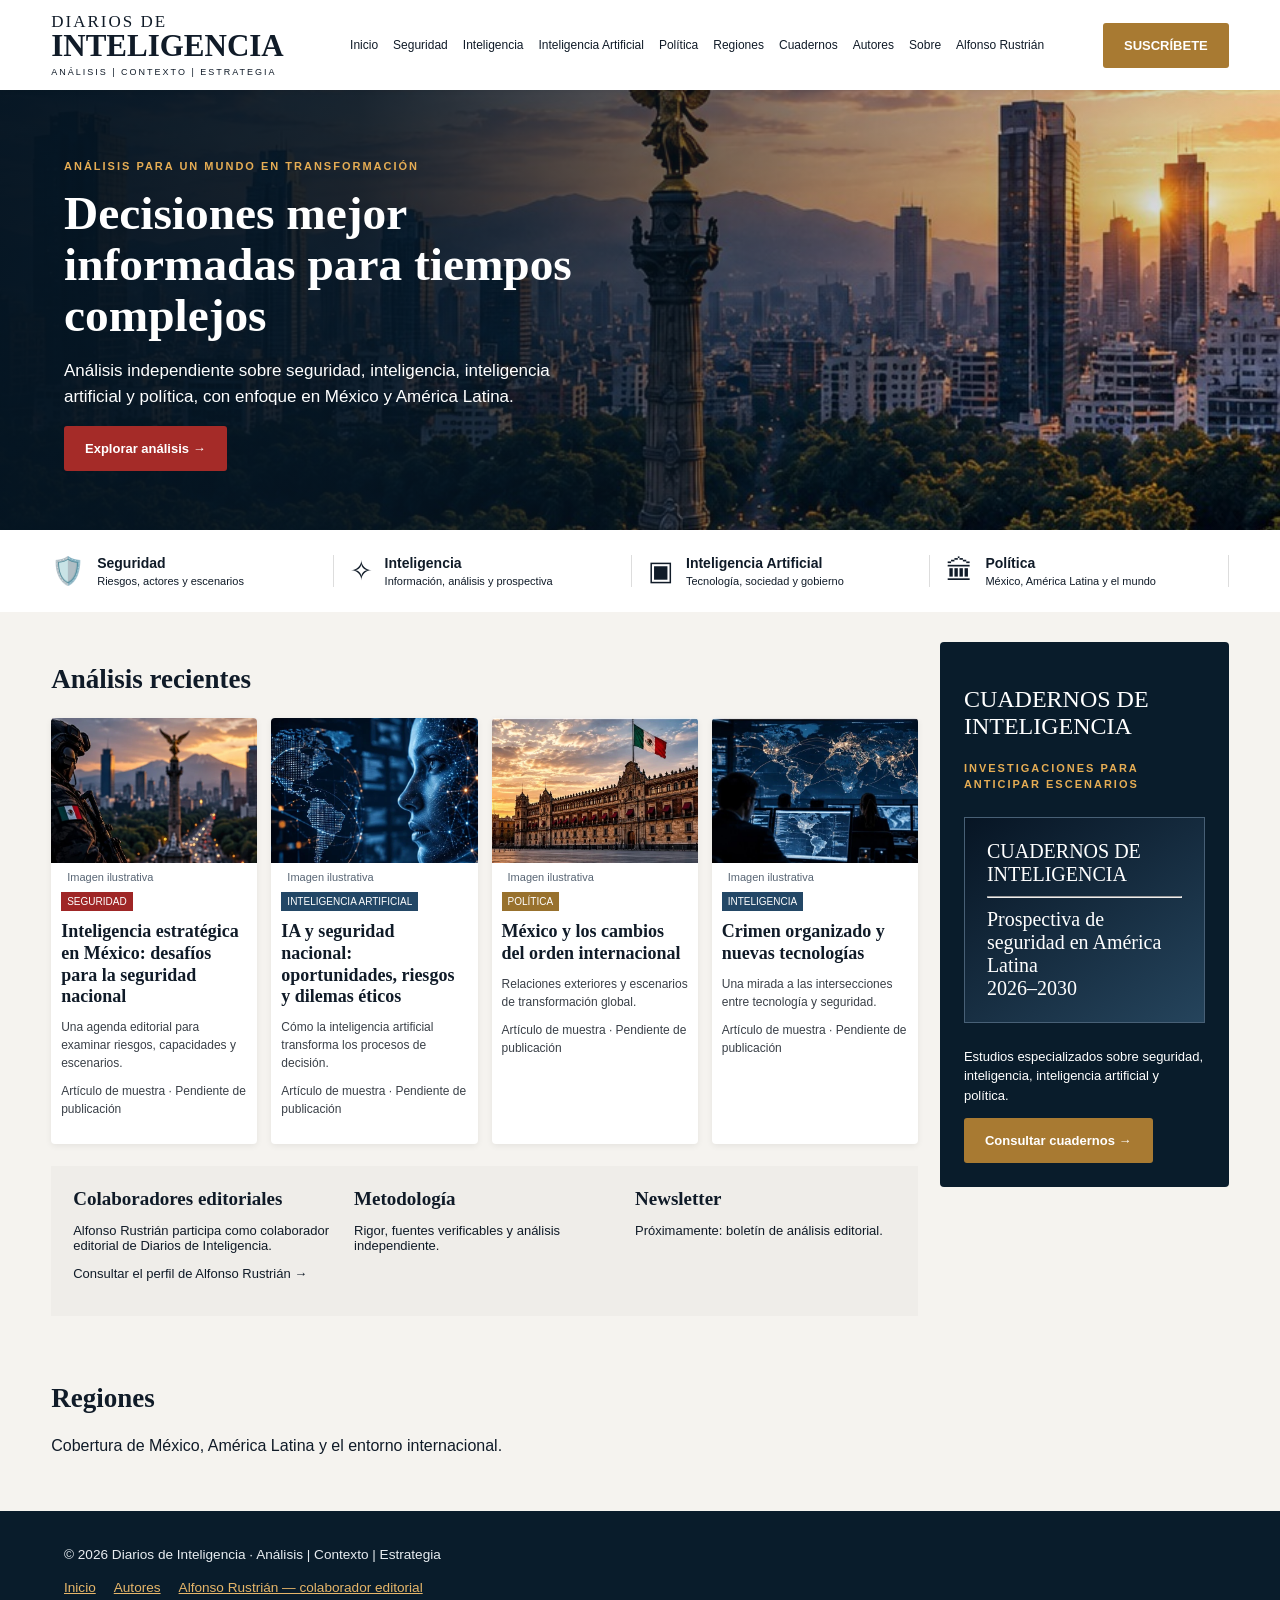
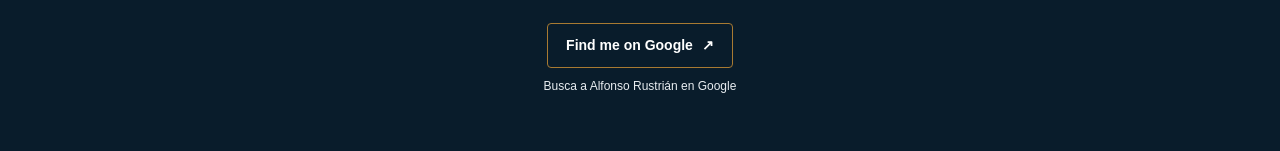
==== index.html @ dce65e1f "Add files via upload" ====
<!DOCTYPE html>

<html lang="es"><head><meta charset="utf-8"/><meta content="width=device-width, initial-scale=1" name="viewport"/><title>Diarios de Inteligencia | Análisis y contexto</title><meta content="#091c2b" name="theme-color"/><meta content="Publicación editorial de análisis sobre seguridad, inteligencia, inteligencia artificial y política." name="description"/><link href="styles.css" rel="stylesheet"/><link href="https://alfonsorustrian.com/" rel="canonical"/><meta content="website" property="og:type"/><meta content="Diarios de Inteligencia | Análisis y contexto" property="og:title"/><meta content="Publicación de análisis sobre seguridad, inteligencia, inteligencia artificial y política." property="og:description"/><meta content="https://alfonsorustrian.com/" property="og:url"/><meta content="index,follow,max-image-preview:large" name="robots"/><script type="application/ld+json">{"@context": "https://schema.org", "@type": "WebSite", "name": "Diarios de Inteligencia", "url": "https://alfonsorustrian.com/", "inLanguage": "es-MX", "description": "Publicación editorial de análisis sobre seguridad, inteligencia, inteligencia artificial y política."}</script><meta content="https://alfonsorustrian.com/assets/inteligencia.webp" property="og:image"/><meta content="Ilustración de una sala de análisis con pantallas y un mapa mundial." property="og:image:alt"/><meta content="summary_large_image" name="twitter:card"/><style id="google-search-button-style">
/* Búsqueda nominal en Google */
.google-search-link{display:inline-flex;align-items:center;justify-content:center;gap:9px;padding:12px 18px;border:1px solid #a87a32;border-radius:4px;background:#091c2b;color:#fff!important;font:600 14px/1.4 Arial,Helvetica,sans-serif;text-decoration:none!important;min-height:44px;text-align:center}.google-search-link:hover{background:#19394e}.google-search-link:focus-visible{outline:3px solid #a87a32;outline-offset:4px}.google-search-wrap{padding:24px 16px;text-align:center}.google-search-wrap small{display:block;margin-top:9px;color:inherit;font:12px/1.5 Arial,Helvetica,sans-serif}
</style>
</head><body><header class="header"><a class="brand" href="#inicio"><small>DIARIOS DE</small><strong>INTELIGENCIA</strong><span>ANÁLISIS | CONTEXTO | ESTRATEGIA</span></a><button aria-expanded="false" aria-label="Abrir menú" class="menu">☰</button><nav id="nav"><a href="#inicio">Inicio</a><a href="#seguridad">Seguridad</a><a href="#inteligencia">Inteligencia</a><a href="#ia">Inteligencia Artificial</a><a href="#politica">Política</a><a href="#regiones">Regiones</a><a href="#cuadernos">Cuadernos</a><a href="/autores/">Autores</a><a href="#sobre">Sobre</a><a href="/autores/alfonso-rustrian/">Alfonso Rustrián</a></nav><a class="subscribe" href="mailto:contacto@alfonsorustrian.com?subject=Suscripción%20Diarios%20de%20Inteligencia">SUSCRÍBETE</a></header><main id="inicio"><section class="hero"><div class="hero-inner"><p class="eyebrow">ANÁLISIS PARA UN MUNDO EN TRANSFORMACIÓN</p><h1>Decisiones mejor informadas para tiempos complejos</h1><p>Análisis independiente sobre seguridad, inteligencia, inteligencia artificial y política, con enfoque en México y América Latina.</p><a class="cta" href="#analisis">Explorar análisis →</a></div></section><section aria-label="Áreas de análisis" class="topics"><a href="#seguridad">🛡️ <span><b>Seguridad</b><small>Riesgos, actores y escenarios</small></span></a><a href="#inteligencia">✧ <span><b>Inteligencia</b><small>Información, análisis y prospectiva</small></span></a><a href="#ia">▣ <span><b>Inteligencia Artificial</b><small>Tecnología, sociedad y gobierno</small></span></a><a href="#politica">🏛 <span><b>Política</b><small>México, América Latina y el mundo</small></span></a></section><div class="content"><section id="analisis"><h2>Análisis recientes</h2><div class="articles"><article id="seguridad"><img alt="Ilustración de un agente con equipo táctico frente a un paisaje urbano de México." class="thumb editorial-image" decoding="async" height="439" loading="lazy" src="/assets/seguridad.webp" width="855"/><small class="image-caption">Imagen ilustrativa</small><span class="tag red">SEGURIDAD</span><h3>Inteligencia estratégica en México: desafíos para la seguridad nacional</h3><p>Una agenda editorial para examinar riesgos, capacidades y escenarios.</p><small>Artículo de muestra · Pendiente de publicación</small></article><article id="ia"><img alt="Ilustración de un rostro digital y una red de conexiones sobre un globo." class="thumb editorial-image" decoding="async" height="439" loading="lazy" src="/assets/inteligencia-artificial.webp" width="868"/><small class="image-caption">Imagen ilustrativa</small><span class="tag blue">INTELIGENCIA ARTIFICIAL</span><h3>IA y seguridad nacional: oportunidades, riesgos y dilemas éticos</h3><p>Cómo la inteligencia artificial transforma los procesos de decisión.</p><small>Artículo de muestra · Pendiente de publicación</small></article><article id="politica"><img alt="Ilustración del Palacio Nacional y la bandera de México al atardecer." class="thumb editorial-image" decoding="async" height="449" loading="lazy" src="/assets/politica.webp" width="855"/><small class="image-caption">Imagen ilustrativa</small><span class="tag gold">POLÍTICA</span><h3>México y los cambios del orden internacional</h3><p>Relaciones exteriores y escenarios de transformación global.</p><small>Artículo de muestra · Pendiente de publicación</small></article><article id="inteligencia"><img alt="Ilustración de una sala de análisis con pantallas y un mapa mundial." class="thumb editorial-image" decoding="async" height="449" loading="lazy" src="/assets/inteligencia.webp" width="868"/><small class="image-caption">Imagen ilustrativa</small><span class="tag blue">INTELIGENCIA</span><h3>Crimen organizado y nuevas tecnologías</h3><p>Una mirada a las intersecciones entre tecnología y seguridad.</p><small>Artículo de muestra · Pendiente de publicación</small></article></div><div class="info"><div id="autores"><h3>Colaboradores editoriales</h3><p>Alfonso Rustrián participa como colaborador editorial de Diarios de Inteligencia.</p><p><a href="/autores/alfonso-rustrian/">Consultar el perfil de Alfonso Rustrián →</a></p></div><div id="sobre"><h3>Metodología</h3><p>Rigor, fuentes verificables y análisis independiente.</p></div><div><h3>Newsletter</h3><p>Próximamente: boletín de análisis editorial.</p></div></div></section><aside id="cuadernos"><h2>CUADERNOS DE INTELIGENCIA</h2><p class="eyebrow">INVESTIGACIONES PARA ANTICIPAR ESCENARIOS</p><div class="cover">CUADERNOS DE<br/> INTELIGENCIA<hr/>Prospectiva de seguridad en América Latina<br/>2026–2030</div><p>Estudios especializados sobre seguridad, inteligencia, inteligencia artificial y política.</p><a class="cta" href="mailto:contacto@alfonsorustrian.com?subject=Cuadernos%20de%20Inteligencia">Consultar cuadernos →</a></aside></div><section class="footer-sections"><div id="regiones"><h2>Regiones</h2><p>Cobertura de México, América Latina y el entorno internacional.</p></div></section></main><footer class="site-footer">© <span id="year"></span> Diarios de Inteligencia · Análisis | Contexto | Estrategia<div class="footer-links"><a href="/">Inicio</a><a href="/autores/">Autores</a><a href="/autores/alfonso-rustrian/">Alfonso Rustrián — colaborador editorial</a></div>
<div class="google-search-wrap">
  <a class="google-search-link" href="https://www.google.com/search?q=Alfonso+Rustrian" target="_blank" rel="noopener noreferrer" aria-label="Buscar Alfonso Rustrian en Google (se abre en otra pestaña)">Find me on Google <span aria-hidden="true">↗</span></a>
  <small>Busca a Alfonso Rustrián en Google</small>
</div>
</footer><script src="script.js"></script></body></html>
---- styles.css ----
:root{--navy:#091c2b;--gold:#a87a32;--red:#a52b28;--paper:#f5f3ef}*{box-sizing:border-box}html{scroll-behavior:smooth}body{margin:0;color:#101b28;background:var(--paper);font-family:Arial,Helvetica,sans-serif}a{color:inherit;text-decoration:none}.header{display:flex;align-items:center;justify-content:space-between;gap:22px;padding:13px 4%;background:#fff;position:sticky;top:0;z-index:10;box-shadow:0 1px 5px #0001}.brand{display:flex;flex-direction:column;min-width:240px;font-family:Georgia,serif;line-height:1}.brand small{font-size:17px;letter-spacing:2px}.brand strong{font-size:31px}.brand span{font:9px Arial;letter-spacing:2px;margin-top:6px}.header nav{display:flex;gap:19px;flex-wrap:wrap;font-size:12px}.header nav a:hover{color:var(--gold)}.subscribe,.cta{background:var(--gold);color:white;padding:15px 21px;border-radius:3px;font-weight:bold;font-size:13px;display:inline-block}.menu{display:none}.hero{min-height:390px;background:linear-gradient(90deg,#071b2af2,#071b2ab5 43%,#071b2a20),url('assets/portada-ciudad-mexico.jpg') center 48%/cover;display:flex;align-items:center}.hero-inner{padding:40px 5%;max-width:680px;color:#fff}.eyebrow{color:#e6ad54;font-size:11px;font-weight:bold;letter-spacing:2px}.hero h1{font: bold clamp(34px,4vw,60px)/1.03 Georgia,serif;margin:16px 0}.hero p:not(.eyebrow){font-size:17px;line-height:1.5;max-width:530px}.hero .cta{background:var(--red)}.topics{display:grid;grid-template-columns:repeat(4,1fr);padding:25px 4%;background:#fff;gap:16px}.topics a{display:flex;gap:12px;align-items:center;font-size:27px;border-right:1px solid #ddd}.topics b,.topics small{display:block;font-size:14px}.topics small{font-size:11px;margin-top:4px}.content{display:grid;grid-template-columns:minmax(0,3fr) minmax(260px,1fr);gap:22px;margin:30px 4%}.content h2,.footer-sections h2{font: bold 27px Georgia,serif}.articles{display:grid;grid-template-columns:repeat(4,minmax(0,1fr));gap:14px}.articles article{background:#fff;padding-bottom:16px;box-shadow:0 2px 6px #0001}.thumb{height:145px;background:linear-gradient(145deg,#132e46,#66839a)}.t2{background:linear-gradient(135deg,#061b2d,#247b91)}.t3{background:linear-gradient(135deg,#33485b,#b58c64)}.t4{background:linear-gradient(135deg,#051525,#1d506a)}.tag{display:inline-block;color:white;font-size:10px;padding:4px 6px;margin:0 10px}.red{background:#9f2626}.blue{background:#234766}.gold{background:#98712d}article h3{font: bold 18px/1.2 Georgia,serif;margin:10px}article p,article small{display:block;font-size:12px;line-height:1.5;margin:10px;color:#3a4048}.info{display:grid;grid-template-columns:repeat(3,1fr);gap:20px;padding:22px;margin-top:22px;background:#efede9}.info h3{font: bold 19px Georgia,serif;margin:0}.info p{font-size:13px}aside{background:var(--navy);color:white;padding:24px;align-self:start;border-radius:4px}aside h2{font:24px Georgia,serif!important}.cover{border:1px solid #486076;padding:22px;margin:24px 0;min-height:200px;font:20px Georgia,serif;background:linear-gradient(145deg,#071524,#25445c)}aside p{font-size:13px;line-height:1.5}.footer-sections{padding:15px 4% 40px}footer{padding:25px 4%;background:var(--navy);color:white;font-size:12px}@media(max-width:1050px){.header nav{display:none;position:absolute;top:100%;left:0;right:0;background:white;padding:20px;flex-direction:column}.header nav.open{display:flex}.menu{display:block;background:none;border:0;font-size:25px;cursor:pointer}.articles{grid-template-columns:repeat(2,1fr)}}@media(max-width:680px){.header{padding:12px 4%}.brand{min-width:0}.brand small{font-size:11px}.brand strong{font-size:22px}.brand span{font-size:7px}.subscribe{display:none}.hero{min-height:480px;background-position:60% center}.topics{grid-template-columns:repeat(2,1fr)}.topics a{border:0}.content{display:block}.articles{grid-template-columns:1fr}.thumb{height:170px}.info{grid-template-columns:1fr}aside{margin-top:25px}}

/* V2: cabecera y portada limpias */
.header{min-height:82px;gap:16px}.header nav{gap:15px;flex-wrap:nowrap}.brand{flex-shrink:0}.hero{min-height:440px;background-color:#071b2a;background-image:linear-gradient(90deg,rgba(5,21,34,.96) 0%,rgba(5,21,34,.88) 28%,rgba(5,21,34,.38) 65%,rgba(5,21,34,.08) 100%),url('assets/portada-ciudad-mexico.jpg');background-position:center,center 48%;background-size:cover}.hero-inner{max-width:660px;padding:52px 5%}.hero h1{font-size:clamp(34px,3.7vw,58px);line-height:1.08}.hero .eyebrow{font-size:11px}.hero p:not(.eyebrow){max-width:530px}.header nav a{white-space:nowrap}.articles article{overflow:hidden;border-radius:4px}.thumb{background-size:cover;background-position:center}.t1{background-image:linear-gradient(135deg,#132e46aa,#66839a33),url('assets/portada-ciudad-mexico.jpg')}.t2{background-image:linear-gradient(135deg,#061b2d,#247b91)}.t3{background-image:linear-gradient(135deg,#33485b99,#b58c6433),url('assets/portada-ciudad-mexico.jpg')}.t4{background-image:linear-gradient(135deg,#051525,#1d506a)}
@media(max-width:1150px){.header nav{display:none;position:absolute;top:100%;left:0;right:0;background:#fff;padding:20px;flex-direction:column;box-shadow:0 8px 12px #0002}.header nav.open{display:flex}.menu{display:block;background:none;border:0;font-size:25px;cursor:pointer}}
@media(max-width:680px){.hero{min-height:475px;background-position:center,58% center}.hero-inner{padding:44px 5%}.hero h1{font-size:clamp(34px,8vw,46px)}.hero p:not(.eyebrow){font-size:15px}.header{min-height:70px}}

/* SEO/GEO/AEO editorial profile pages */
.profile-page{max-width:900px;margin:0 auto;padding:65px 25px 95px;color:#0a1c2b}.profile-page h1{font-family:Georgia,serif;font-size:clamp(2.5rem,6vw,4rem);line-height:1.12;margin:15px 0}.profile-page h2{font-family:Georgia,serif;margin-top:44px;font-size:1.65rem}.profile-page p,.profile-page li{font-size:1.08rem;line-height:1.75}.profile-page .role{color:#966722;font-weight:700;letter-spacing:.08em;text-transform:uppercase}.profile-page a{color:#8c601b;text-decoration:underline}.profile-page .profile-meta{background:#f3f1ec;padding:22px 28px;border-left:4px solid #b38232}.profile-page dl{display:grid;grid-template-columns:140px 1fr;gap:12px}.profile-page dt{font-weight:700}.profile-page dd{margin:0}.profile-page details{border-bottom:1px solid #ddd;padding:18px 0}.profile-page summary{font-weight:700;cursor:pointer}.profile-page .note{font-size:.9rem;color:#5a6470}.author-list{padding:22px;border:1px solid #ddd;border-radius:5px;margin-top:24px}

/* V3: coherent editorial author pages */
.profile-page{width:min(100% - 40px,960px);margin:42px auto 85px;padding:clamp(28px,5vw,64px);background:#fff;border:1px solid #e4e0d9;box-shadow:0 12px 38px #0a1c2b0c;border-radius:8px}
.profile-page>p:first-child{font-size:.86rem;color:#69717a;margin:0 0 32px}.profile-page>p:first-child a{color:#69717a}
.profile-page .role{font-size:.78rem;letter-spacing:.17em;margin:0}.profile-page h1{margin:12px 0 26px;font-size:clamp(2.6rem,5.5vw,4.25rem)}
.profile-page h2{border-top:1px solid #e8e5e0;padding-top:28px;margin-top:38px}.profile-page .profile-meta{background:#f8f5ef;border-left:4px solid var(--gold);border-radius:0 5px 5px 0}.profile-page .profile-meta p{margin:0}.profile-page details{padding:20px 4px}.profile-page summary{line-height:1.5}.profile-page dl{background:#fbfaf8;border:1px solid #e8e5e0;border-radius:5px;padding:24px}.profile-page .note{border-top:1px solid #e8e5e0;padding-top:18px}.profile-page .author-list{background:#fbfaf8;padding:28px}.profile-page .author-list a{font-weight:700}
.site-footer{background:#091c2b;color:#e8edf1;padding:32px 5%;font-size:.85rem;line-height:1.7}.site-footer a{color:#e6b66a;text-decoration:underline}.site-footer .footer-links{display:flex;flex-wrap:wrap;gap:18px;margin-top:10px}.editorial-link{font-size:.92rem;margin-top:18px;color:#48525d}.editorial-link a{color:#8c601b;text-decoration:underline}
@media(max-width:680px){.profile-page{width:calc(100% - 24px);margin:18px auto 45px;padding:24px 20px}.profile-page dl{grid-template-columns:1fr;gap:4px;padding:18px}.profile-page dt:not(:first-child){margin-top:14px}.profile-page h1{font-size:2.5rem}.profile-page h2{font-size:1.4rem}.profile-page .profile-meta{padding:20px}}
/* V4: Imagenes editoriales de Analisis recientes */

.articles .thumb.t1 {
  background: url("/assets/seguridad.jpg") center / cover no-repeat;
}

.articles .thumb.t2 {
  background: url("/assets/inteligencia-artificial.jpg") center / cover no-repeat;
}

.articles .thumb.t3 {
  background: url("/assets/politica.jpg") center / cover no-repeat;
}

.articles .thumb.t4 {
  background: url("/assets/inteligencia.jpg") center / cover no-repeat;
}

/* Imágenes editoriales accesibles */
.articles img.editorial-image{display:block;width:100%;height:145px;object-fit:cover;background:none;}
.image-caption{display:block;margin:6px 16px;color:#586574;font-size:11px;}
@media(max-width:700px){.articles img.editorial-image{height:170px;}}
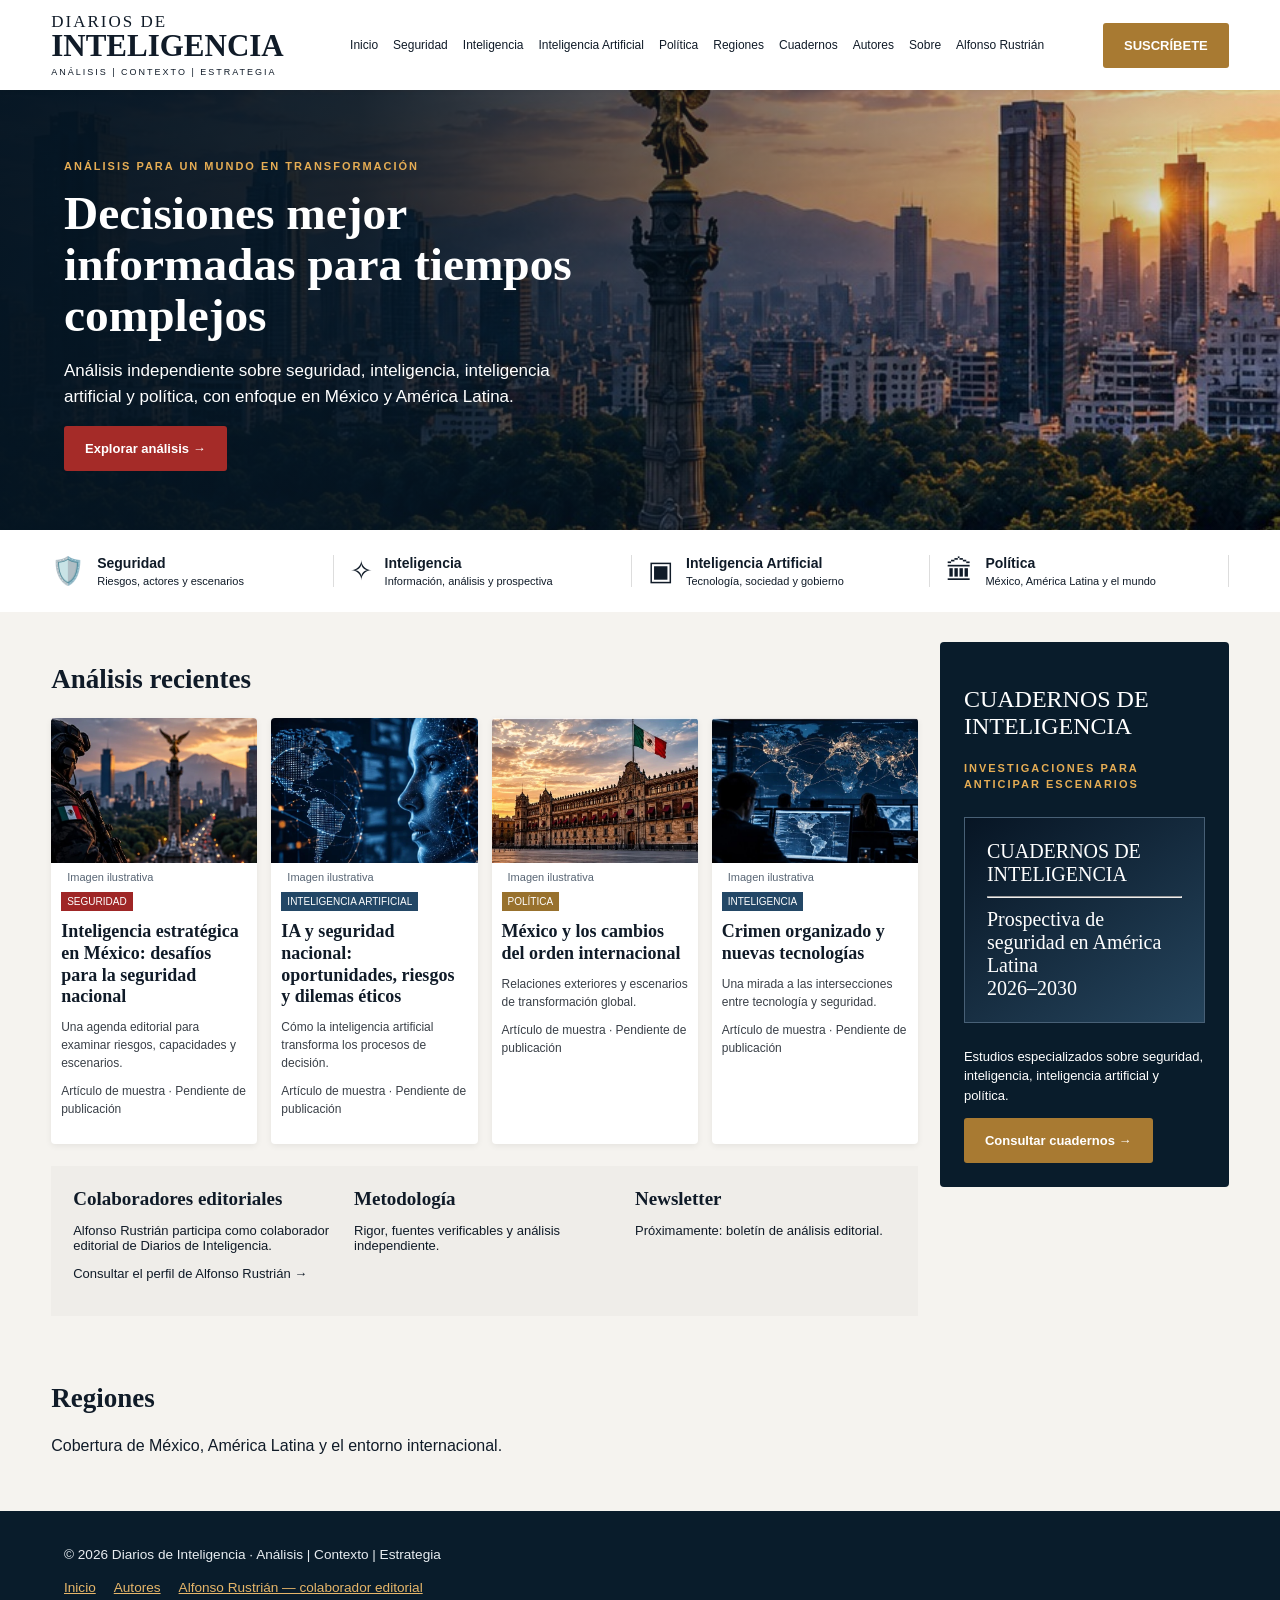
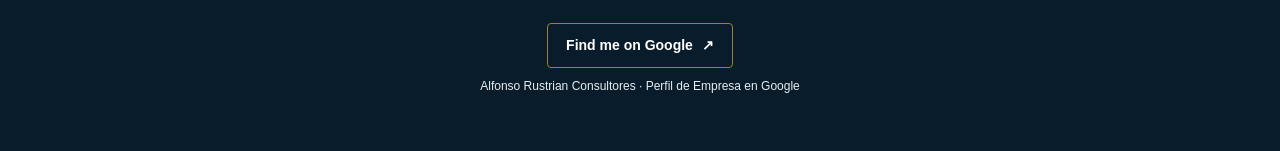
==== commit 68a0b038: "Add files via upload" ====
--- a/index.html
+++ b/index.html
@@ -6,7 +6,7 @@
 </style>
 </head><body><header class="header"><a class="brand" href="#inicio"><small>DIARIOS DE</small><strong>INTELIGENCIA</strong><span>ANÁLISIS | CONTEXTO | ESTRATEGIA</span></a><button aria-expanded="false" aria-label="Abrir menú" class="menu">☰</button><nav id="nav"><a href="#inicio">Inicio</a><a href="#seguridad">Seguridad</a><a href="#inteligencia">Inteligencia</a><a href="#ia">Inteligencia Artificial</a><a href="#politica">Política</a><a href="#regiones">Regiones</a><a href="#cuadernos">Cuadernos</a><a href="/autores/">Autores</a><a href="#sobre">Sobre</a><a href="/autores/alfonso-rustrian/">Alfonso Rustrián</a></nav><a class="subscribe" href="mailto:contacto@alfonsorustrian.com?subject=Suscripción%20Diarios%20de%20Inteligencia">SUSCRÍBETE</a></header><main id="inicio"><section class="hero"><div class="hero-inner"><p class="eyebrow">ANÁLISIS PARA UN MUNDO EN TRANSFORMACIÓN</p><h1>Decisiones mejor informadas para tiempos complejos</h1><p>Análisis independiente sobre seguridad, inteligencia, inteligencia artificial y política, con enfoque en México y América Latina.</p><a class="cta" href="#analisis">Explorar análisis →</a></div></section><section aria-label="Áreas de análisis" class="topics"><a href="#seguridad">🛡️ <span><b>Seguridad</b><small>Riesgos, actores y escenarios</small></span></a><a href="#inteligencia">✧ <span><b>Inteligencia</b><small>Información, análisis y prospectiva</small></span></a><a href="#ia">▣ <span><b>Inteligencia Artificial</b><small>Tecnología, sociedad y gobierno</small></span></a><a href="#politica">🏛 <span><b>Política</b><small>México, América Latina y el mundo</small></span></a></section><div class="content"><section id="analisis"><h2>Análisis recientes</h2><div class="articles"><article id="seguridad"><img alt="Ilustración de un agente con equipo táctico frente a un paisaje urbano de México." class="thumb editorial-image" decoding="async" height="439" loading="lazy" src="/assets/seguridad.webp" width="855"/><small class="image-caption">Imagen ilustrativa</small><span class="tag red">SEGURIDAD</span><h3>Inteligencia estratégica en México: desafíos para la seguridad nacional</h3><p>Una agenda editorial para examinar riesgos, capacidades y escenarios.</p><small>Artículo de muestra · Pendiente de publicación</small></article><article id="ia"><img alt="Ilustración de un rostro digital y una red de conexiones sobre un globo." class="thumb editorial-image" decoding="async" height="439" loading="lazy" src="/assets/inteligencia-artificial.webp" width="868"/><small class="image-caption">Imagen ilustrativa</small><span class="tag blue">INTELIGENCIA ARTIFICIAL</span><h3>IA y seguridad nacional: oportunidades, riesgos y dilemas éticos</h3><p>Cómo la inteligencia artificial transforma los procesos de decisión.</p><small>Artículo de muestra · Pendiente de publicación</small></article><article id="politica"><img alt="Ilustración del Palacio Nacional y la bandera de México al atardecer." class="thumb editorial-image" decoding="async" height="449" loading="lazy" src="/assets/politica.webp" width="855"/><small class="image-caption">Imagen ilustrativa</small><span class="tag gold">POLÍTICA</span><h3>México y los cambios del orden internacional</h3><p>Relaciones exteriores y escenarios de transformación global.</p><small>Artículo de muestra · Pendiente de publicación</small></article><article id="inteligencia"><img alt="Ilustración de una sala de análisis con pantallas y un mapa mundial." class="thumb editorial-image" decoding="async" height="449" loading="lazy" src="/assets/inteligencia.webp" width="868"/><small class="image-caption">Imagen ilustrativa</small><span class="tag blue">INTELIGENCIA</span><h3>Crimen organizado y nuevas tecnologías</h3><p>Una mirada a las intersecciones entre tecnología y seguridad.</p><small>Artículo de muestra · Pendiente de publicación</small></article></div><div class="info"><div id="autores"><h3>Colaboradores editoriales</h3><p>Alfonso Rustrián participa como colaborador editorial de Diarios de Inteligencia.</p><p><a href="/autores/alfonso-rustrian/">Consultar el perfil de Alfonso Rustrián →</a></p></div><div id="sobre"><h3>Metodología</h3><p>Rigor, fuentes verificables y análisis independiente.</p></div><div><h3>Newsletter</h3><p>Próximamente: boletín de análisis editorial.</p></div></div></section><aside id="cuadernos"><h2>CUADERNOS DE INTELIGENCIA</h2><p class="eyebrow">INVESTIGACIONES PARA ANTICIPAR ESCENARIOS</p><div class="cover">CUADERNOS DE<br/> INTELIGENCIA<hr/>Prospectiva de seguridad en América Latina<br/>2026–2030</div><p>Estudios especializados sobre seguridad, inteligencia, inteligencia artificial y política.</p><a class="cta" href="mailto:contacto@alfonsorustrian.com?subject=Cuadernos%20de%20Inteligencia">Consultar cuadernos →</a></aside></div><section class="footer-sections"><div id="regiones"><h2>Regiones</h2><p>Cobertura de México, América Latina y el entorno internacional.</p></div></section></main><footer class="site-footer">© <span id="year"></span> Diarios de Inteligencia · Análisis | Contexto | Estrategia<div class="footer-links"><a href="/">Inicio</a><a href="/autores/">Autores</a><a href="/autores/alfonso-rustrian/">Alfonso Rustrián — colaborador editorial</a></div>
 <div class="google-search-wrap">
-  <a class="google-search-link" href="https://www.google.com/search?q=Alfonso+Rustrian" target="_blank" rel="noopener noreferrer" aria-label="Buscar Alfonso Rustrian en Google (se abre en otra pestaña)">Find me on Google <span aria-hidden="true">↗</span></a>
-  <small>Busca a Alfonso Rustrián en Google</small>
+<a aria-label="Ver Alfonso Rustrian Consultores en Google (se abre en otra pestaña)" class="google-search-link" href="https://www.google.com.mx/search?trk=https://c.gle/AAuDWvlKa8arexzRbzq5eL7Y5MaDPxQ0ZBNwR_yVF6bJvWCENT94ifaT-IehEYC5DhN1-RtrjWNUIzwrt5vNgHvdJkkbZJWh5BxcRYwzcHdglGVBazNsjaIueihCUfIEqmCb&amp;q=Alfonso+Rustrian+Consultores&amp;ludocid=1862285292522714380&amp;lsig=AB86z5U1BuPXCT2a-Z3oT8HKqnip&amp;zx=1792543747624" rel="noopener noreferrer" target="_blank">Find me on Google <span aria-hidden="true">↗</span></a>
+<small>Alfonso Rustrian Consultores · Perfil de Empresa en Google</small>
 </div>
 </footer><script src="script.js"></script></body></html>
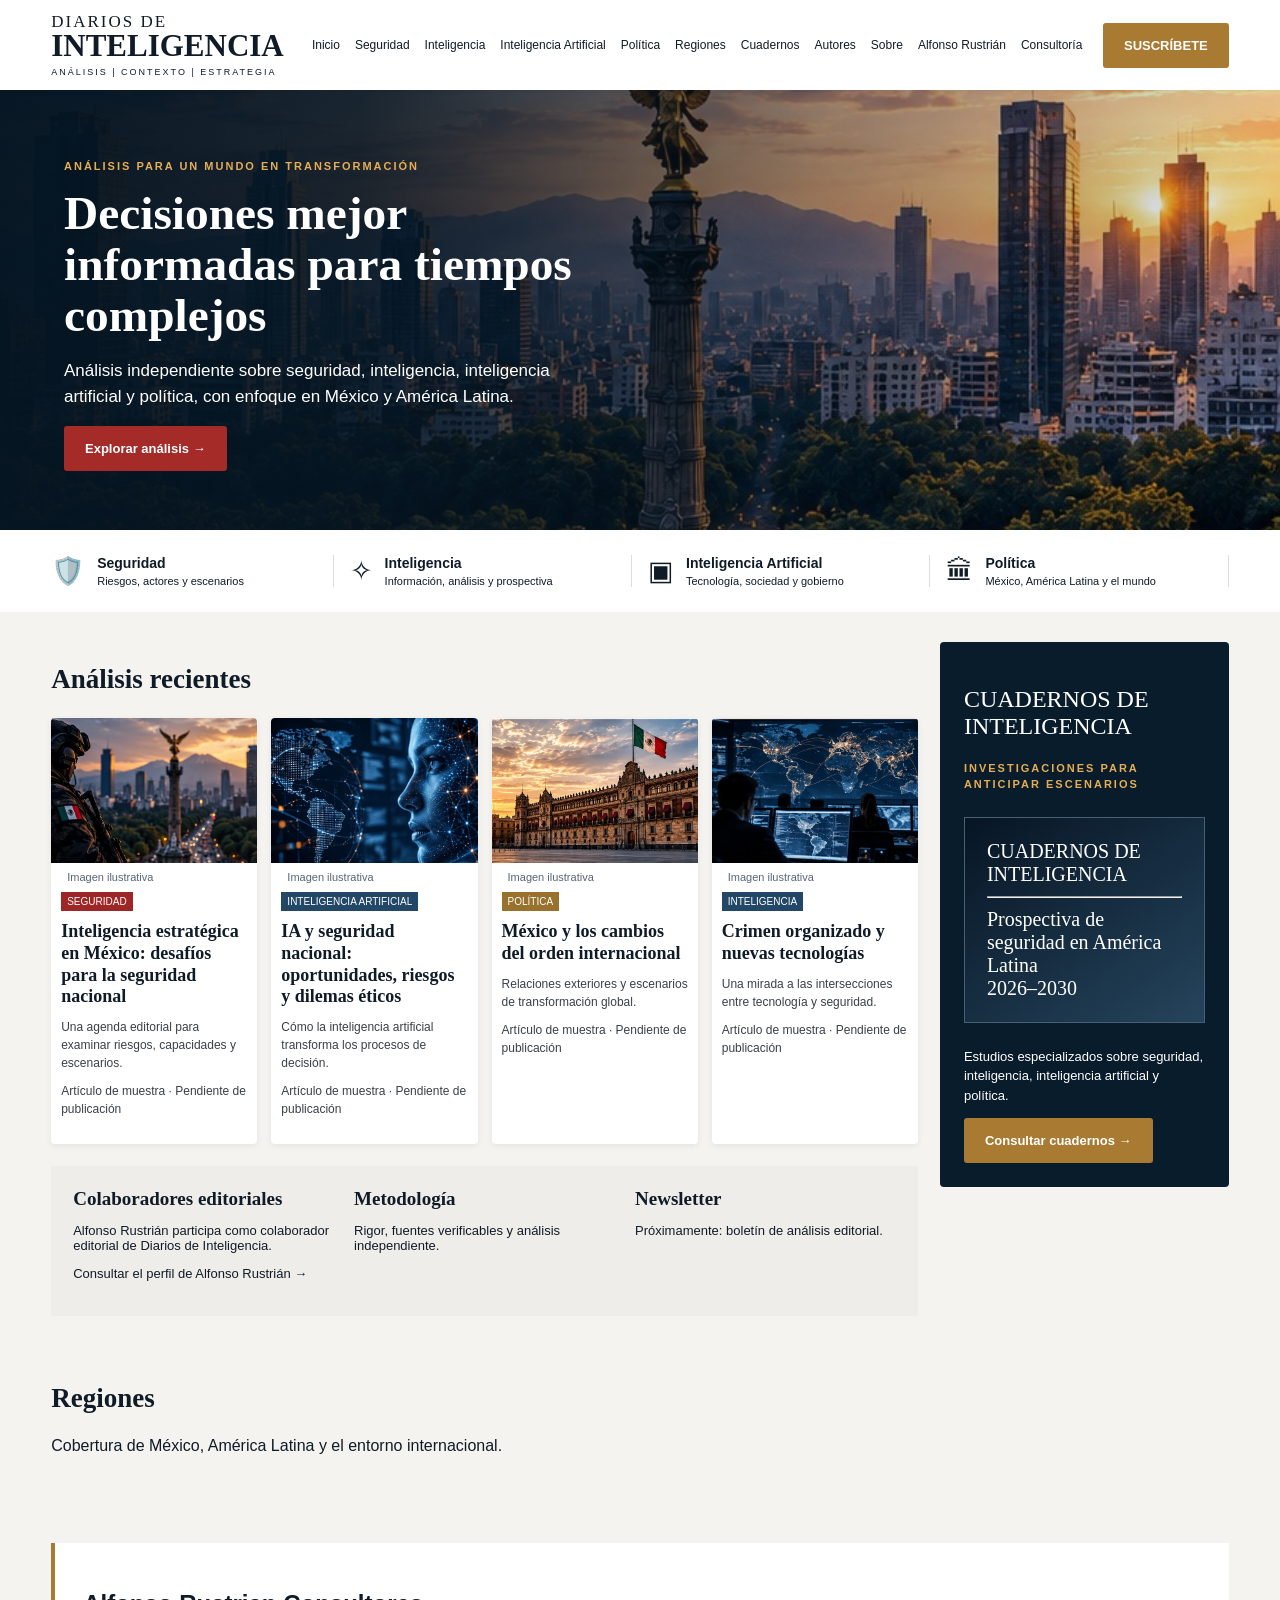
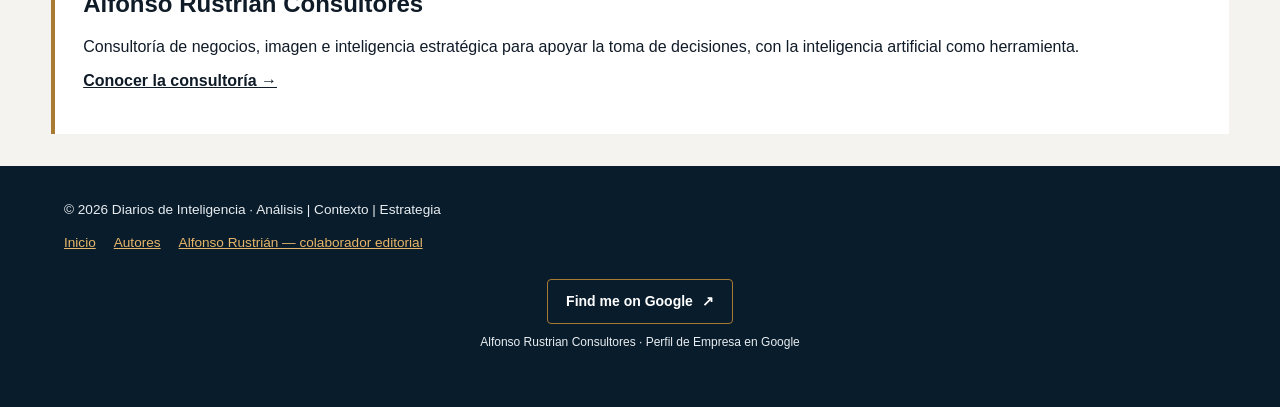
==== commit 94ae8be8: "Add files via upload" ====
--- a/index.html
+++ b/index.html
@@ -1,12 +1,337 @@
 <!DOCTYPE html>
-
-<html lang="es"><head><meta charset="utf-8"/><meta content="width=device-width, initial-scale=1" name="viewport"/><title>Diarios de Inteligencia | Análisis y contexto</title><meta content="#091c2b" name="theme-color"/><meta content="Publicación editorial de análisis sobre seguridad, inteligencia, inteligencia artificial y política." name="description"/><link href="styles.css" rel="stylesheet"/><link href="https://alfonsorustrian.com/" rel="canonical"/><meta content="website" property="og:type"/><meta content="Diarios de Inteligencia | Análisis y contexto" property="og:title"/><meta content="Publicación de análisis sobre seguridad, inteligencia, inteligencia artificial y política." property="og:description"/><meta content="https://alfonsorustrian.com/" property="og:url"/><meta content="index,follow,max-image-preview:large" name="robots"/><script type="application/ld+json">{"@context": "https://schema.org", "@type": "WebSite", "name": "Diarios de Inteligencia", "url": "https://alfonsorustrian.com/", "inLanguage": "es-MX", "description": "Publicación editorial de análisis sobre seguridad, inteligencia, inteligencia artificial y política."}</script><meta content="https://alfonsorustrian.com/assets/inteligencia.webp" property="og:image"/><meta content="Ilustración de una sala de análisis con pantallas y un mapa mundial." property="og:image:alt"/><meta content="summary_large_image" name="twitter:card"/><style id="google-search-button-style">
-/* Búsqueda nominal en Google */
+<html lang="es">
+ <head>
+  <meta charset="utf-8"/>
+  <meta content="width=device-width, initial-scale=1" name="viewport"/>
+  <title>
+   Diarios de Inteligencia | Análisis y contexto
+  </title>
+  <meta content="#091c2b" name="theme-color"/>
+  <meta content="Publicación editorial de análisis sobre seguridad, inteligencia, inteligencia artificial y política." name="description"/>
+  <link href="styles.css" rel="stylesheet"/>
+  <link href="https://alfonsorustrian.com/" rel="canonical"/>
+  <meta content="website" property="og:type"/>
+  <meta content="Diarios de Inteligencia | Análisis y contexto" property="og:title"/>
+  <meta content="Publicación de análisis sobre seguridad, inteligencia, inteligencia artificial y política." property="og:description"/>
+  <meta content="https://alfonsorustrian.com/" property="og:url"/>
+  <meta content="index,follow,max-image-preview:large" name="robots"/>
+  <script type="application/ld+json">
+   {"@context": "https://schema.org", "@type": "WebSite", "name": "Diarios de Inteligencia", "url": "https://alfonsorustrian.com/", "inLanguage": "es-MX", "description": "Publicación editorial de análisis sobre seguridad, inteligencia, inteligencia artificial y política."}
+  </script>
+  <meta content="https://alfonsorustrian.com/assets/inteligencia.webp" property="og:image"/>
+  <meta content="Ilustración de una sala de análisis con pantallas y un mapa mundial." property="og:image:alt"/>
+  <meta content="summary_large_image" name="twitter:card"/>
+  <style id="google-search-button-style">
+   /* Búsqueda nominal en Google */
 .google-search-link{display:inline-flex;align-items:center;justify-content:center;gap:9px;padding:12px 18px;border:1px solid #a87a32;border-radius:4px;background:#091c2b;color:#fff!important;font:600 14px/1.4 Arial,Helvetica,sans-serif;text-decoration:none!important;min-height:44px;text-align:center}.google-search-link:hover{background:#19394e}.google-search-link:focus-visible{outline:3px solid #a87a32;outline-offset:4px}.google-search-wrap{padding:24px 16px;text-align:center}.google-search-wrap small{display:block;margin-top:9px;color:inherit;font:12px/1.5 Arial,Helvetica,sans-serif}
-</style>
-</head><body><header class="header"><a class="brand" href="#inicio"><small>DIARIOS DE</small><strong>INTELIGENCIA</strong><span>ANÁLISIS | CONTEXTO | ESTRATEGIA</span></a><button aria-expanded="false" aria-label="Abrir menú" class="menu">☰</button><nav id="nav"><a href="#inicio">Inicio</a><a href="#seguridad">Seguridad</a><a href="#inteligencia">Inteligencia</a><a href="#ia">Inteligencia Artificial</a><a href="#politica">Política</a><a href="#regiones">Regiones</a><a href="#cuadernos">Cuadernos</a><a href="/autores/">Autores</a><a href="#sobre">Sobre</a><a href="/autores/alfonso-rustrian/">Alfonso Rustrián</a></nav><a class="subscribe" href="mailto:contacto@alfonsorustrian.com?subject=Suscripción%20Diarios%20de%20Inteligencia">SUSCRÍBETE</a></header><main id="inicio"><section class="hero"><div class="hero-inner"><p class="eyebrow">ANÁLISIS PARA UN MUNDO EN TRANSFORMACIÓN</p><h1>Decisiones mejor informadas para tiempos complejos</h1><p>Análisis independiente sobre seguridad, inteligencia, inteligencia artificial y política, con enfoque en México y América Latina.</p><a class="cta" href="#analisis">Explorar análisis →</a></div></section><section aria-label="Áreas de análisis" class="topics"><a href="#seguridad">🛡️ <span><b>Seguridad</b><small>Riesgos, actores y escenarios</small></span></a><a href="#inteligencia">✧ <span><b>Inteligencia</b><small>Información, análisis y prospectiva</small></span></a><a href="#ia">▣ <span><b>Inteligencia Artificial</b><small>Tecnología, sociedad y gobierno</small></span></a><a href="#politica">🏛 <span><b>Política</b><small>México, América Latina y el mundo</small></span></a></section><div class="content"><section id="analisis"><h2>Análisis recientes</h2><div class="articles"><article id="seguridad"><img alt="Ilustración de un agente con equipo táctico frente a un paisaje urbano de México." class="thumb editorial-image" decoding="async" height="439" loading="lazy" src="/assets/seguridad.webp" width="855"/><small class="image-caption">Imagen ilustrativa</small><span class="tag red">SEGURIDAD</span><h3>Inteligencia estratégica en México: desafíos para la seguridad nacional</h3><p>Una agenda editorial para examinar riesgos, capacidades y escenarios.</p><small>Artículo de muestra · Pendiente de publicación</small></article><article id="ia"><img alt="Ilustración de un rostro digital y una red de conexiones sobre un globo." class="thumb editorial-image" decoding="async" height="439" loading="lazy" src="/assets/inteligencia-artificial.webp" width="868"/><small class="image-caption">Imagen ilustrativa</small><span class="tag blue">INTELIGENCIA ARTIFICIAL</span><h3>IA y seguridad nacional: oportunidades, riesgos y dilemas éticos</h3><p>Cómo la inteligencia artificial transforma los procesos de decisión.</p><small>Artículo de muestra · Pendiente de publicación</small></article><article id="politica"><img alt="Ilustración del Palacio Nacional y la bandera de México al atardecer." class="thumb editorial-image" decoding="async" height="449" loading="lazy" src="/assets/politica.webp" width="855"/><small class="image-caption">Imagen ilustrativa</small><span class="tag gold">POLÍTICA</span><h3>México y los cambios del orden internacional</h3><p>Relaciones exteriores y escenarios de transformación global.</p><small>Artículo de muestra · Pendiente de publicación</small></article><article id="inteligencia"><img alt="Ilustración de una sala de análisis con pantallas y un mapa mundial." class="thumb editorial-image" decoding="async" height="449" loading="lazy" src="/assets/inteligencia.webp" width="868"/><small class="image-caption">Imagen ilustrativa</small><span class="tag blue">INTELIGENCIA</span><h3>Crimen organizado y nuevas tecnologías</h3><p>Una mirada a las intersecciones entre tecnología y seguridad.</p><small>Artículo de muestra · Pendiente de publicación</small></article></div><div class="info"><div id="autores"><h3>Colaboradores editoriales</h3><p>Alfonso Rustrián participa como colaborador editorial de Diarios de Inteligencia.</p><p><a href="/autores/alfonso-rustrian/">Consultar el perfil de Alfonso Rustrián →</a></p></div><div id="sobre"><h3>Metodología</h3><p>Rigor, fuentes verificables y análisis independiente.</p></div><div><h3>Newsletter</h3><p>Próximamente: boletín de análisis editorial.</p></div></div></section><aside id="cuadernos"><h2>CUADERNOS DE INTELIGENCIA</h2><p class="eyebrow">INVESTIGACIONES PARA ANTICIPAR ESCENARIOS</p><div class="cover">CUADERNOS DE<br/> INTELIGENCIA<hr/>Prospectiva de seguridad en América Latina<br/>2026–2030</div><p>Estudios especializados sobre seguridad, inteligencia, inteligencia artificial y política.</p><a class="cta" href="mailto:contacto@alfonsorustrian.com?subject=Cuadernos%20de%20Inteligencia">Consultar cuadernos →</a></aside></div><section class="footer-sections"><div id="regiones"><h2>Regiones</h2><p>Cobertura de México, América Latina y el entorno internacional.</p></div></section></main><footer class="site-footer">© <span id="year"></span> Diarios de Inteligencia · Análisis | Contexto | Estrategia<div class="footer-links"><a href="/">Inicio</a><a href="/autores/">Autores</a><a href="/autores/alfonso-rustrian/">Alfonso Rustrián — colaborador editorial</a></div>
-<div class="google-search-wrap">
-<a aria-label="Ver Alfonso Rustrian Consultores en Google (se abre en otra pestaña)" class="google-search-link" href="https://www.google.com.mx/search?trk=https://c.gle/AAuDWvlKa8arexzRbzq5eL7Y5MaDPxQ0ZBNwR_yVF6bJvWCENT94ifaT-IehEYC5DhN1-RtrjWNUIzwrt5vNgHvdJkkbZJWh5BxcRYwzcHdglGVBazNsjaIueihCUfIEqmCb&amp;q=Alfonso+Rustrian+Consultores&amp;ludocid=1862285292522714380&amp;lsig=AB86z5U1BuPXCT2a-Z3oT8HKqnip&amp;zx=1792543747624" rel="noopener noreferrer" target="_blank">Find me on Google <span aria-hidden="true">↗</span></a>
-<small>Alfonso Rustrian Consultores · Perfil de Empresa en Google</small>
-</div>
-</footer><script src="script.js"></script></body></html>
+  </style>
+ </head>
+ <body>
+  <header class="header">
+   <a class="brand" href="#inicio">
+    <small>
+     DIARIOS DE
+    </small>
+    <strong>
+     INTELIGENCIA
+    </strong>
+    <span>
+     ANÁLISIS | CONTEXTO | ESTRATEGIA
+    </span>
+   </a>
+   <button aria-expanded="false" aria-label="Abrir menú" class="menu">
+    ☰
+   </button>
+   <nav id="nav">
+    <a href="#inicio">
+     Inicio
+    </a>
+    <a href="#seguridad">
+     Seguridad
+    </a>
+    <a href="#inteligencia">
+     Inteligencia
+    </a>
+    <a href="#ia">
+     Inteligencia Artificial
+    </a>
+    <a href="#politica">
+     Política
+    </a>
+    <a href="#regiones">
+     Regiones
+    </a>
+    <a href="#cuadernos">
+     Cuadernos
+    </a>
+    <a href="/autores/">
+     Autores
+    </a>
+    <a href="#sobre">
+     Sobre
+    </a>
+    <a href="/autores/alfonso-rustrian/">
+     Alfonso Rustrián
+    </a>
+    <a href="/consultores/">
+     Consultoría
+    </a>
+   </nav>
+   <a class="subscribe" href="mailto:contacto@alfonsorustrian.com?subject=Suscripción%20Diarios%20de%20Inteligencia">
+    SUSCRÍBETE
+   </a>
+  </header>
+  <main id="inicio">
+   <section class="hero">
+    <div class="hero-inner">
+     <p class="eyebrow">
+      ANÁLISIS PARA UN MUNDO EN TRANSFORMACIÓN
+     </p>
+     <h1>
+      Decisiones mejor informadas para tiempos complejos
+     </h1>
+     <p>
+      Análisis independiente sobre seguridad, inteligencia, inteligencia artificial y política, con enfoque en México y América Latina.
+     </p>
+     <a class="cta" href="#analisis">
+      Explorar análisis →
+     </a>
+    </div>
+   </section>
+   <section aria-label="Áreas de análisis" class="topics">
+    <a href="#seguridad">
+     🛡️
+     <span>
+      <b>
+       Seguridad
+      </b>
+      <small>
+       Riesgos, actores y escenarios
+      </small>
+     </span>
+    </a>
+    <a href="#inteligencia">
+     ✧
+     <span>
+      <b>
+       Inteligencia
+      </b>
+      <small>
+       Información, análisis y prospectiva
+      </small>
+     </span>
+    </a>
+    <a href="#ia">
+     ▣
+     <span>
+      <b>
+       Inteligencia Artificial
+      </b>
+      <small>
+       Tecnología, sociedad y gobierno
+      </small>
+     </span>
+    </a>
+    <a href="#politica">
+     🏛
+     <span>
+      <b>
+       Política
+      </b>
+      <small>
+       México, América Latina y el mundo
+      </small>
+     </span>
+    </a>
+   </section>
+   <div class="content">
+    <section id="analisis">
+     <h2>
+      Análisis recientes
+     </h2>
+     <div class="articles">
+      <article id="seguridad">
+       <img alt="Ilustración de un agente con equipo táctico frente a un paisaje urbano de México." class="thumb editorial-image" decoding="async" height="439" loading="lazy" src="/assets/seguridad.webp" width="855"/>
+       <small class="image-caption">
+        Imagen ilustrativa
+       </small>
+       <span class="tag red">
+        SEGURIDAD
+       </span>
+       <h3>
+        Inteligencia estratégica en México: desafíos para la seguridad nacional
+       </h3>
+       <p>
+        Una agenda editorial para examinar riesgos, capacidades y escenarios.
+       </p>
+       <small>
+        Artículo de muestra · Pendiente de publicación
+       </small>
+      </article>
+      <article id="ia">
+       <img alt="Ilustración de un rostro digital y una red de conexiones sobre un globo." class="thumb editorial-image" decoding="async" height="439" loading="lazy" src="/assets/inteligencia-artificial.webp" width="868"/>
+       <small class="image-caption">
+        Imagen ilustrativa
+       </small>
+       <span class="tag blue">
+        INTELIGENCIA ARTIFICIAL
+       </span>
+       <h3>
+        IA y seguridad nacional: oportunidades, riesgos y dilemas éticos
+       </h3>
+       <p>
+        Cómo la inteligencia artificial transforma los procesos de decisión.
+       </p>
+       <small>
+        Artículo de muestra · Pendiente de publicación
+       </small>
+      </article>
+      <article id="politica">
+       <img alt="Ilustración del Palacio Nacional y la bandera de México al atardecer." class="thumb editorial-image" decoding="async" height="449" loading="lazy" src="/assets/politica.webp" width="855"/>
+       <small class="image-caption">
+        Imagen ilustrativa
+       </small>
+       <span class="tag gold">
+        POLÍTICA
+       </span>
+       <h3>
+        México y los cambios del orden internacional
+       </h3>
+       <p>
+        Relaciones exteriores y escenarios de transformación global.
+       </p>
+       <small>
+        Artículo de muestra · Pendiente de publicación
+       </small>
+      </article>
+      <article id="inteligencia">
+       <img alt="Ilustración de una sala de análisis con pantallas y un mapa mundial." class="thumb editorial-image" decoding="async" height="449" loading="lazy" src="/assets/inteligencia.webp" width="868"/>
+       <small class="image-caption">
+        Imagen ilustrativa
+       </small>
+       <span class="tag blue">
+        INTELIGENCIA
+       </span>
+       <h3>
+        Crimen organizado y nuevas tecnologías
+       </h3>
+       <p>
+        Una mirada a las intersecciones entre tecnología y seguridad.
+       </p>
+       <small>
+        Artículo de muestra · Pendiente de publicación
+       </small>
+      </article>
+     </div>
+     <div class="info">
+      <div id="autores">
+       <h3>
+        Colaboradores editoriales
+       </h3>
+       <p>
+        Alfonso Rustrián participa como colaborador editorial de Diarios de Inteligencia.
+       </p>
+       <p>
+        <a href="/autores/alfonso-rustrian/">
+         Consultar el perfil de Alfonso Rustrián →
+        </a>
+       </p>
+      </div>
+      <div id="sobre">
+       <h3>
+        Metodología
+       </h3>
+       <p>
+        Rigor, fuentes verificables y análisis independiente.
+       </p>
+      </div>
+      <div>
+       <h3>
+        Newsletter
+       </h3>
+       <p>
+        Próximamente: boletín de análisis editorial.
+       </p>
+      </div>
+     </div>
+    </section>
+    <aside id="cuadernos">
+     <h2>
+      CUADERNOS DE INTELIGENCIA
+     </h2>
+     <p class="eyebrow">
+      INVESTIGACIONES PARA ANTICIPAR ESCENARIOS
+     </p>
+     <div class="cover">
+      CUADERNOS DE
+      <br/>
+      INTELIGENCIA
+      <hr/>
+      Prospectiva de seguridad en América Latina
+      <br/>
+      2026–2030
+     </div>
+     <p>
+      Estudios especializados sobre seguridad, inteligencia, inteligencia artificial y política.
+     </p>
+     <a class="cta" href="mailto:contacto@alfonsorustrian.com?subject=Cuadernos%20de%20Inteligencia">
+      Consultar cuadernos →
+     </a>
+    </aside>
+   </div>
+   <section class="footer-sections">
+    <div id="regiones">
+     <h2>
+      Regiones
+     </h2>
+     <p>
+      Cobertura de México, América Latina y el entorno internacional.
+     </p>
+    </div>
+   </section>
+   <section aria-labelledby="consultoria-title" style="margin:32px 4%;padding:28px;background:#fff;border-left:4px solid #a87a32">
+    <h2 id="consultoria-title">
+     Alfonso Rustrian Consultores
+    </h2>
+    <p>
+     Consultoría de negocios, imagen e inteligencia estratégica para apoyar la toma de decisiones, con la inteligencia artificial como herramienta.
+    </p>
+    <p>
+     <a href="/consultores/" style="text-decoration:underline;font-weight:bold">
+      Conocer la consultoría →
+     </a>
+    </p>
+   </section>
+  </main>
+  <footer class="site-footer">
+   ©
+   <span id="year">
+   </span>
+   Diarios de Inteligencia · Análisis | Contexto | Estrategia
+   <div class="footer-links">
+    <a href="/">
+     Inicio
+    </a>
+    <a href="/autores/">
+     Autores
+    </a>
+    <a href="/autores/alfonso-rustrian/">
+     Alfonso Rustrián — colaborador editorial
+    </a>
+   </div>
+   <div class="google-search-wrap">
+    <a aria-label="Ver Alfonso Rustrian Consultores en Google (se abre en otra pestaña)" class="google-search-link" href="https://www.google.com.mx/search?trk=https://c.gle/AAuDWvlKa8arexzRbzq5eL7Y5MaDPxQ0ZBNwR_yVF6bJvWCENT94ifaT-IehEYC5DhN1-RtrjWNUIzwrt5vNgHvdJkkbZJWh5BxcRYwzcHdglGVBazNsjaIueihCUfIEqmCb&amp;q=Alfonso+Rustrian+Consultores&amp;ludocid=1862285292522714380&amp;lsig=AB86z5U1BuPXCT2a-Z3oT8HKqnip&amp;zx=1792543747624" rel="noopener noreferrer" target="_blank">
+     Find me on Google
+     <span aria-hidden="true">
+      ↗
+     </span>
+    </a>
+    <small>
+     Alfonso Rustrian Consultores · Perfil de Empresa en Google
+    </small>
+   </div>
+  </footer>
+  <script src="script.js">
+  </script>
+ </body>
+</html>
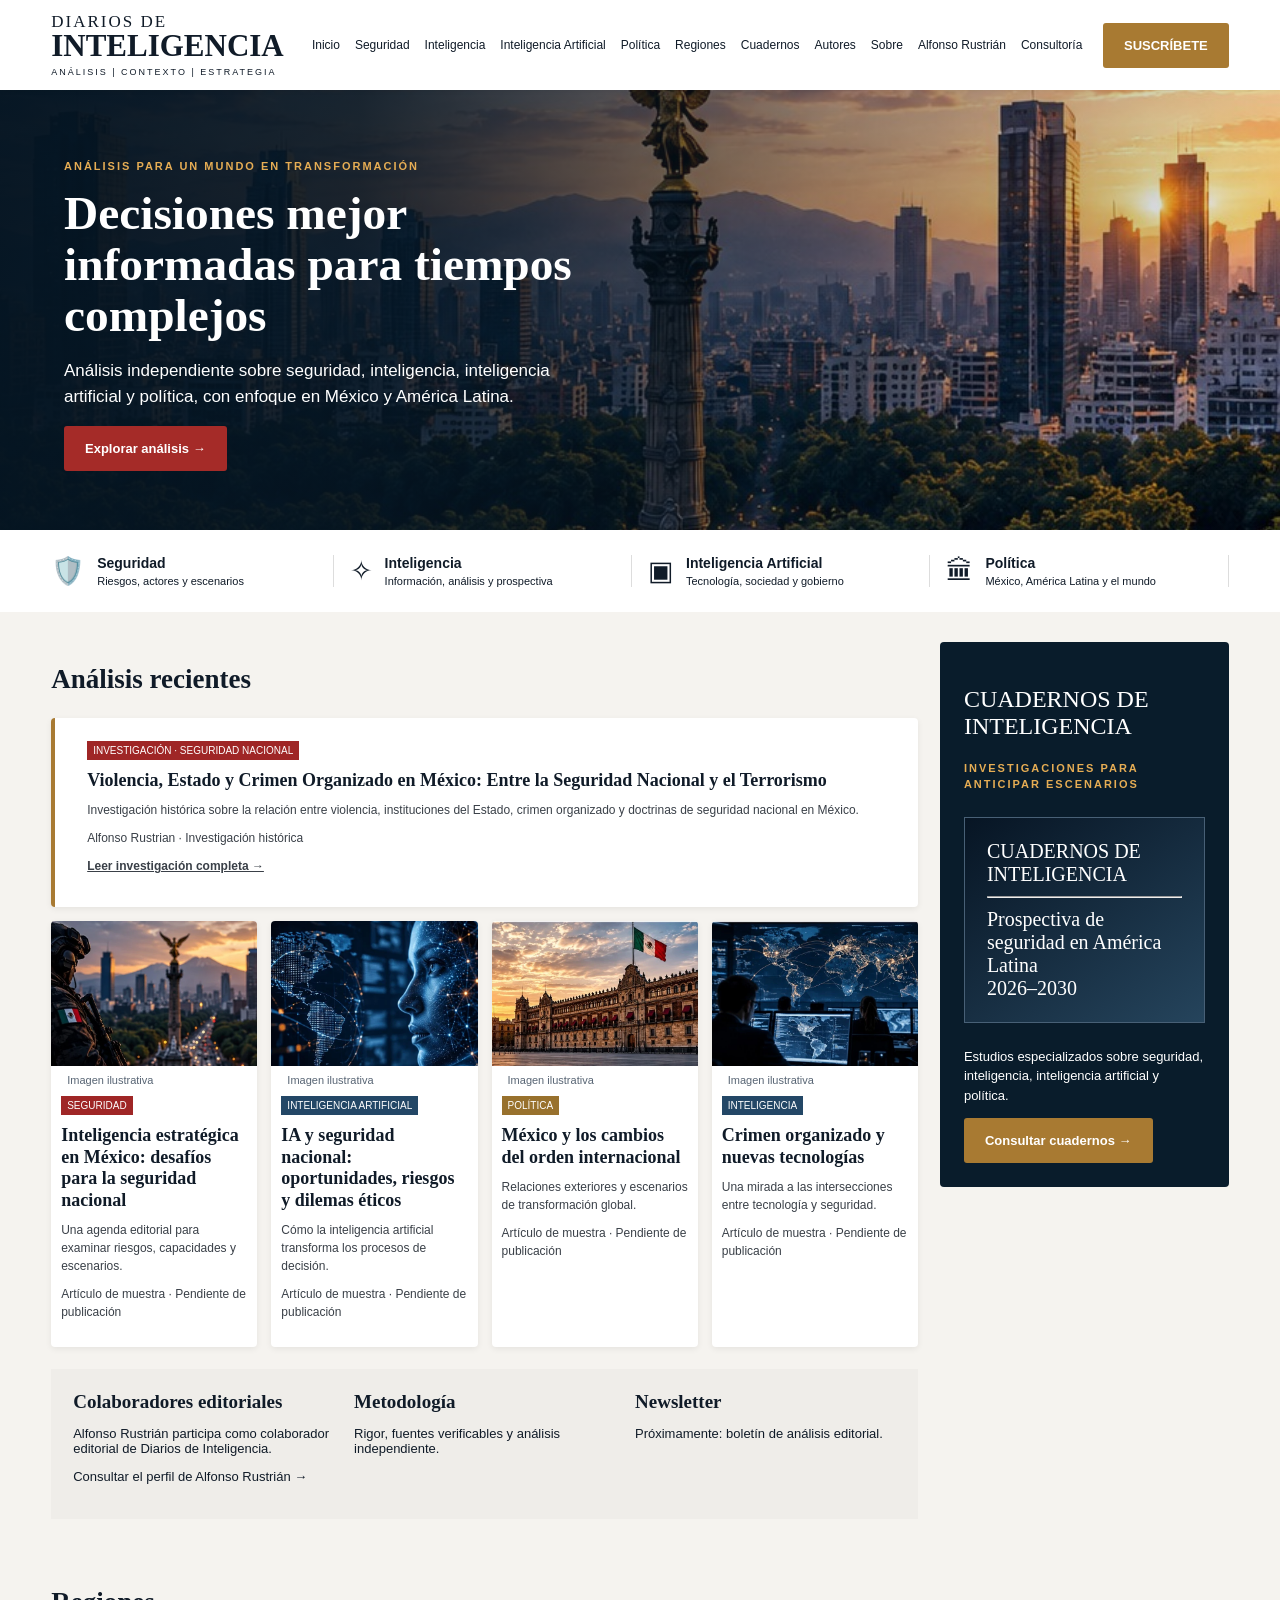
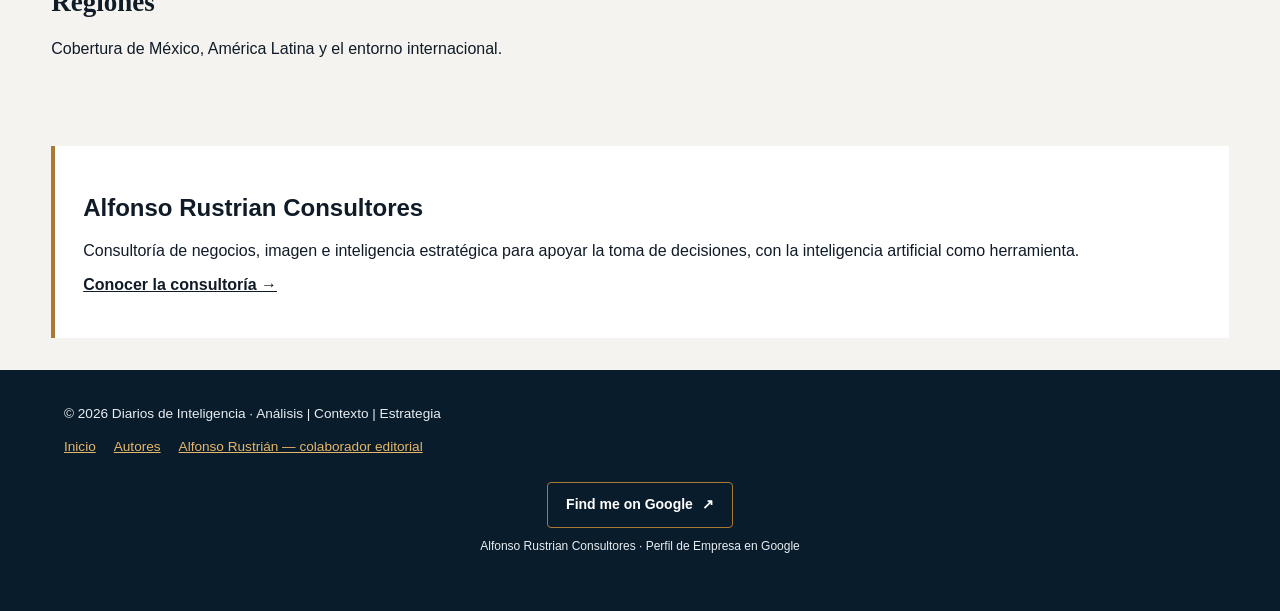
==== commit 505ce698: "Destacar investigación publicada en portada" ====
--- a/index.html
+++ b/index.html
@@ -1,5 +1,5 @@
 <!DOCTYPE html>
-<html lang="es">
+<html lang="es-MX">
  <head>
   <meta charset="utf-8"/>
   <meta content="width=device-width, initial-scale=1" name="viewport"/>
@@ -13,18 +13,47 @@
   <meta content="website" property="og:type"/>
   <meta content="Diarios de Inteligencia | Análisis y contexto" property="og:title"/>
   <meta content="Publicación de análisis sobre seguridad, inteligencia, inteligencia artificial y política." property="og:description"/>
-  <meta content="https://alfonsorustrian.com/" property="og:url"/>
   <meta content="index,follow,max-image-preview:large" name="robots"/>
-  <script type="application/ld+json">
-   {"@context": "https://schema.org", "@type": "WebSite", "name": "Diarios de Inteligencia", "url": "https://alfonsorustrian.com/", "inLanguage": "es-MX", "description": "Publicación editorial de análisis sobre seguridad, inteligencia, inteligencia artificial y política."}
-  </script>
-  <meta content="https://alfonsorustrian.com/assets/inteligencia.webp" property="og:image"/>
-  <meta content="Ilustración de una sala de análisis con pantallas y un mapa mundial." property="og:image:alt"/>
-  <meta content="summary_large_image" name="twitter:card"/>
   <style id="google-search-button-style">
    /* Búsqueda nominal en Google */
 .google-search-link{display:inline-flex;align-items:center;justify-content:center;gap:9px;padding:12px 18px;border:1px solid #a87a32;border-radius:4px;background:#091c2b;color:#fff!important;font:600 14px/1.4 Arial,Helvetica,sans-serif;text-decoration:none!important;min-height:44px;text-align:center}.google-search-link:hover{background:#19394e}.google-search-link:focus-visible{outline:3px solid #a87a32;outline-offset:4px}.google-search-wrap{padding:24px 16px;text-align:center}.google-search-wrap small{display:block;margin-top:9px;color:inherit;font:12px/1.5 Arial,Helvetica,sans-serif}
   </style>
+  <meta content="https://alfonsorustrian.com/" property="og:url"/>
+  <meta content="es_MX" property="og:locale"/>
+  <meta content="Diarios de Inteligencia" property="og:site_name"/>
+  <script type="application/ld+json">
+   {
+  "@context": "https://schema.org",
+  "@graph": [
+    {
+      "@type": "WebSite",
+      "name": "Diarios de Inteligencia",
+      "url": "https://alfonsorustrian.com/",
+      "inLanguage": "es-MX",
+      "description": "Publicación editorial de análisis sobre seguridad, inteligencia, inteligencia artificial y política.",
+      "@id": "https://alfonsorustrian.com/#sitio",
+      "hasPart": [
+        {
+          "@id": "https://alfonsorustrian.com/articulos/violencia-estado-crimen-organizado-mexico.html#articulo"
+        },
+        {
+          "@id": "https://alfonsorustrian.com/consultores/#pagina"
+        },
+        {
+          "@id": "https://alfonsorustrian.com/autores/#pagina"
+        }
+      ]
+    }
+  ]
+}
+  </script>
+  <meta content="https://alfonsorustrian.com/assets/inteligencia.webp" property="og:image"/>
+  <meta content="Ilustración de una sala de análisis con pantallas y un mapa mundial" property="og:image:alt"/>
+  <meta content="summary_large_image" name="twitter:card"/>
+  <meta content="Diarios de Inteligencia | Análisis y contexto" name="twitter:title"/>
+  <meta content="Publicación editorial de análisis sobre seguridad, inteligencia, inteligencia artificial y política." name="twitter:description"/>
+  <meta content="https://alfonsorustrian.com/assets/inteligencia.webp" name="twitter:image"/>
+  <meta content="Ilustración de una sala de análisis con pantallas y un mapa mundial" name="twitter:image:alt"/>
  </head>
  <body>
   <header class="header">
@@ -150,6 +179,13 @@
       Análisis recientes
      </h2>
      <div class="articles">
+      <article id="investigacion-violencia-estado" style="grid-column:1/-1;border-left:4px solid #a87a32;padding:22px;background:#fff">
+       <span class="tag red">INVESTIGACIÓN · SEGURIDAD NACIONAL</span>
+       <h3><a href="/articulos/violencia-estado-crimen-organizado-mexico.html">Violencia, Estado y Crimen Organizado en México: Entre la Seguridad Nacional y el Terrorismo</a></h3>
+       <p>Investigación histórica sobre la relación entre violencia, instituciones del Estado, crimen organizado y doctrinas de seguridad nacional en México.</p>
+       <small>Alfonso Rustrian · Investigación histórica</small>
+       <p><a href="/articulos/violencia-estado-crimen-organizado-mexico.html" style="font-weight:bold;text-decoration:underline">Leer investigación completa →</a></p>
+      </article>
       <article id="seguridad">
        <img alt="Ilustración de un agente con equipo táctico frente a un paisaje urbano de México." class="thumb editorial-image" decoding="async" height="439" loading="lazy" src="/assets/seguridad.webp" width="855"/>
        <small class="image-caption">
@@ -320,7 +356,7 @@
     </a>
    </div>
    <div class="google-search-wrap">
-    <a aria-label="Ver Alfonso Rustrian Consultores en Google (se abre en otra pestaña)" class="google-search-link" href="https://www.google.com.mx/search?trk=https://c.gle/AAuDWvlKa8arexzRbzq5eL7Y5MaDPxQ0ZBNwR_yVF6bJvWCENT94ifaT-IehEYC5DhN1-RtrjWNUIzwrt5vNgHvdJkkbZJWh5BxcRYwzcHdglGVBazNsjaIueihCUfIEqmCb&amp;q=Alfonso+Rustrian+Consultores&amp;ludocid=1862285292522714380&amp;lsig=AB86z5U1BuPXCT2a-Z3oT8HKqnip&amp;zx=1792543747624" rel="noopener noreferrer" target="_blank">
+    <a aria-label="Ver Alfonso Rustrian Consultores en Google (se abre en otra pestaña)" class="google-search-link" href="https://www.google.com/search?q=Alfonso+Rustrian+Consultores" rel="noopener noreferrer" target="_blank">
      Find me on Google
      <span aria-hidden="true">
       ↗
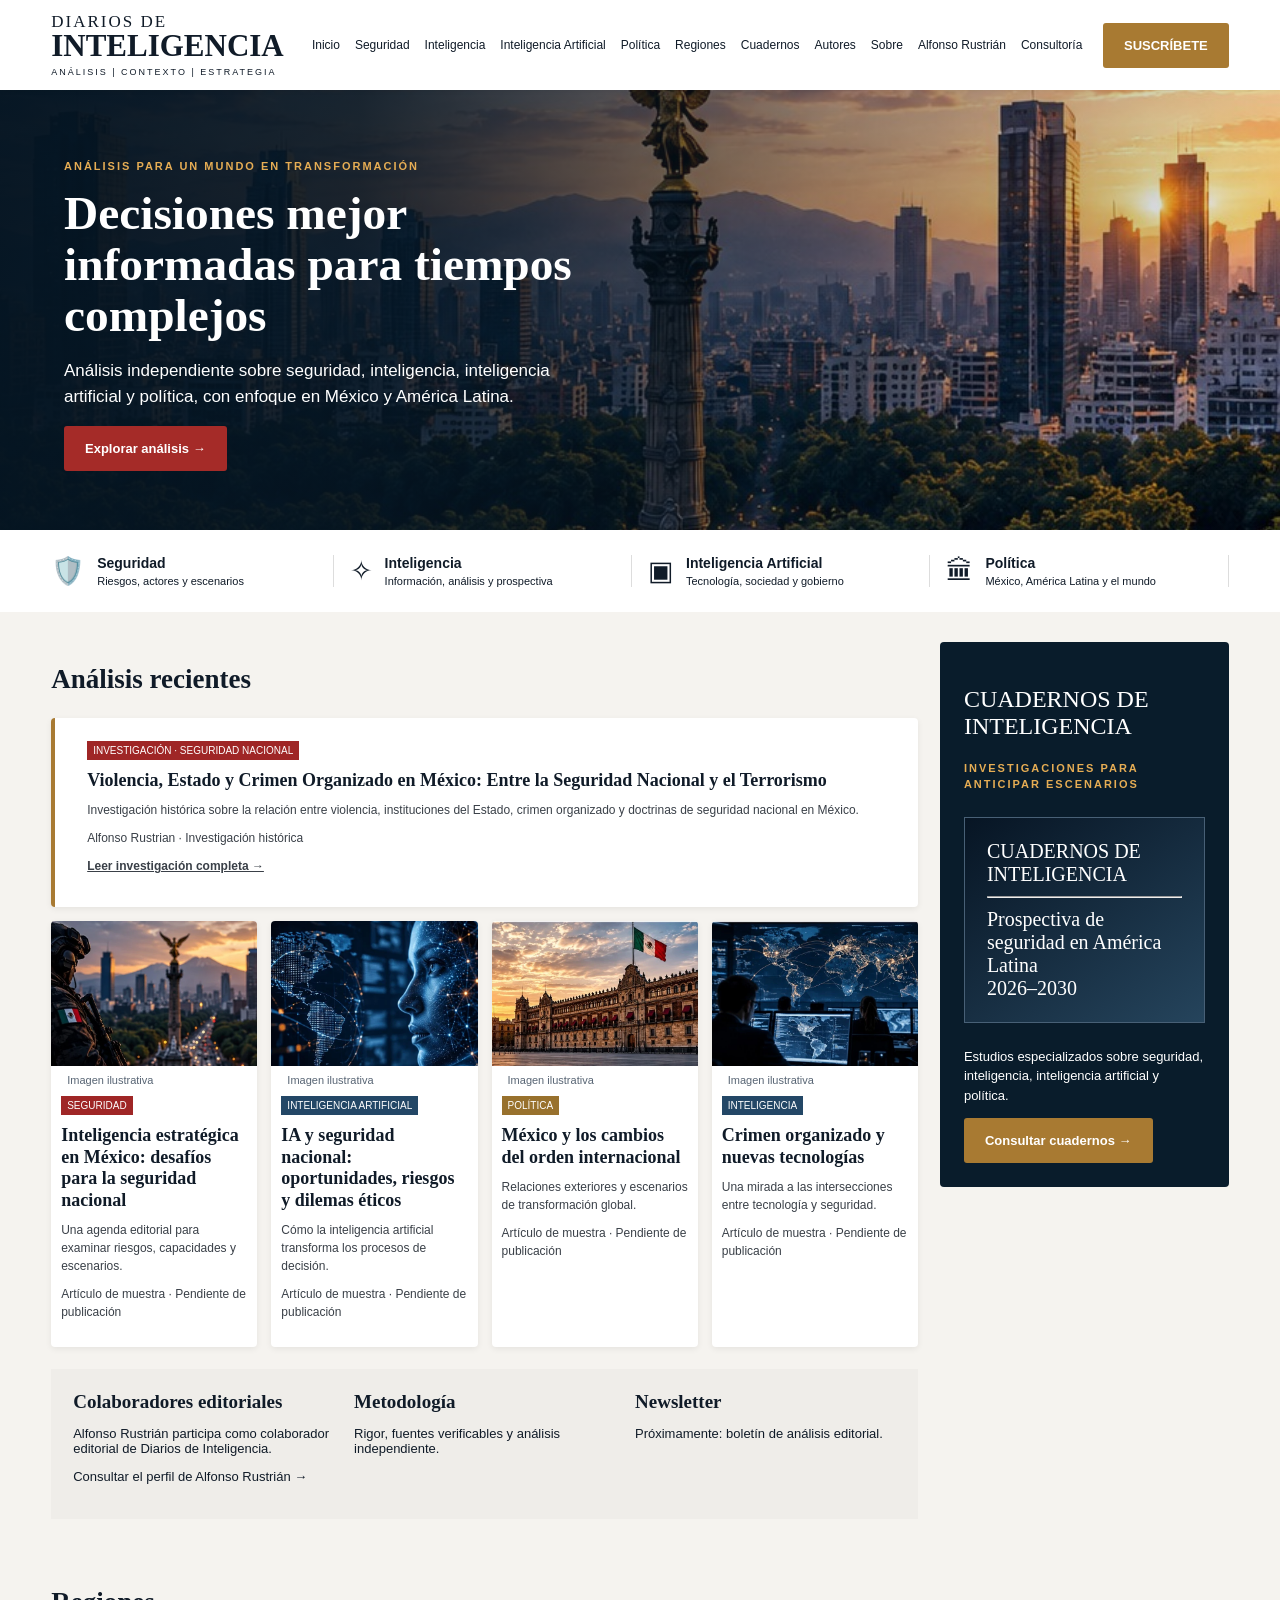
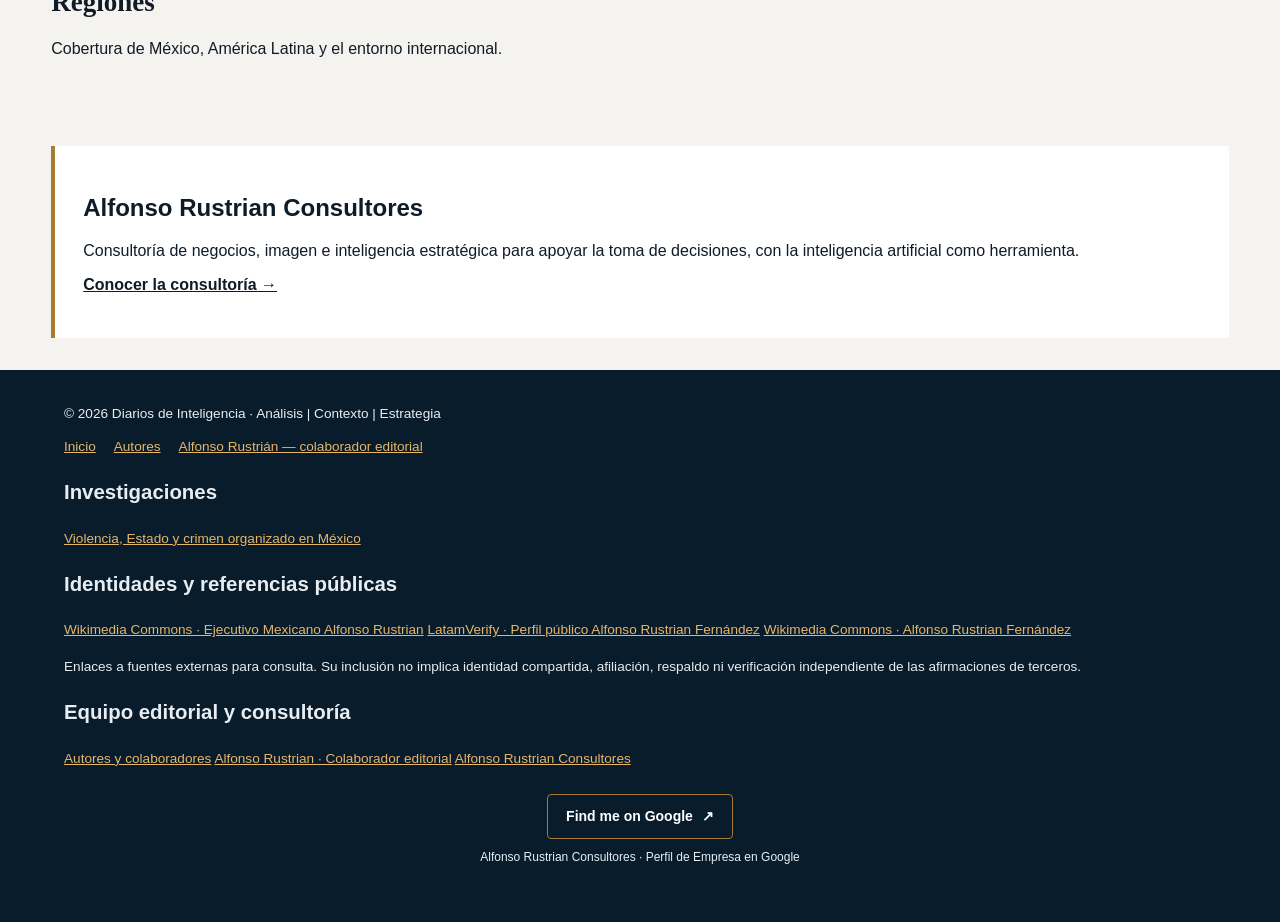
==== commit 9ae67893: "Añadir referencias públicas separadas de identidad editorial en footer" ====
--- a/index.html
+++ b/index.html
@@ -355,6 +355,25 @@
      Alfonso Rustrián — colaborador editorial
     </a>
    </div>
+   <nav class="footer-resources" aria-label="Enlaces editoriales y referencias públicas">
+    <section class="footer-resource-group" aria-labelledby="footer-research-title">
+     <h2 id="footer-research-title">Investigaciones</h2>
+     <a href="/articulos/violencia-estado-crimen-organizado-mexico.html">Violencia, Estado y crimen organizado en México</a>
+    </section>
+    <section class="footer-resource-group" aria-labelledby="footer-identities-title">
+     <h2 id="footer-identities-title">Identidades y referencias públicas</h2>
+     <a href="https://commons.wikimedia.org/wiki/File:Ejecutivo_Mexicano_Alfonso_Rustrian.jpg" target="_blank" rel="noopener noreferrer">Wikimedia Commons · Ejecutivo Mexicano Alfonso Rustrian</a>
+     <a href="https://mx.latamverify.com/perfil/mx/pro-2/alfonso-rustrian-fernandez-9920673.html" target="_blank" rel="noopener noreferrer nofollow">LatamVerify · Perfil público Alfonso Rustrian Fernández</a>
+     <a href="https://commons.wikimedia.org/wiki/File:Alfonso_Rustrian_Fern%C3%A1ndez.jpg" target="_blank" rel="noopener noreferrer">Wikimedia Commons · Alfonso Rustrian Fernández</a>
+     <p class="footer-resource-note">Enlaces a fuentes externas para consulta. Su inclusión no implica identidad compartida, afiliación, respaldo ni verificación independiente de las afirmaciones de terceros.</p>
+    </section>
+    <section class="footer-resource-group" aria-labelledby="footer-team-title">
+     <h2 id="footer-team-title">Equipo editorial y consultoría</h2>
+     <a href="/autores/">Autores y colaboradores</a>
+     <a href="/autores/alfonso-rustrian/">Alfonso Rustrian · Colaborador editorial</a>
+     <a href="/consultores/">Alfonso Rustrian Consultores</a>
+    </section>
+   </nav>
    <div class="google-search-wrap">
     <a aria-label="Ver Alfonso Rustrian Consultores en Google (se abre en otra pestaña)" class="google-search-link" href="https://www.google.com/search?q=Alfonso+Rustrian+Consultores" rel="noopener noreferrer" target="_blank">
      Find me on Google
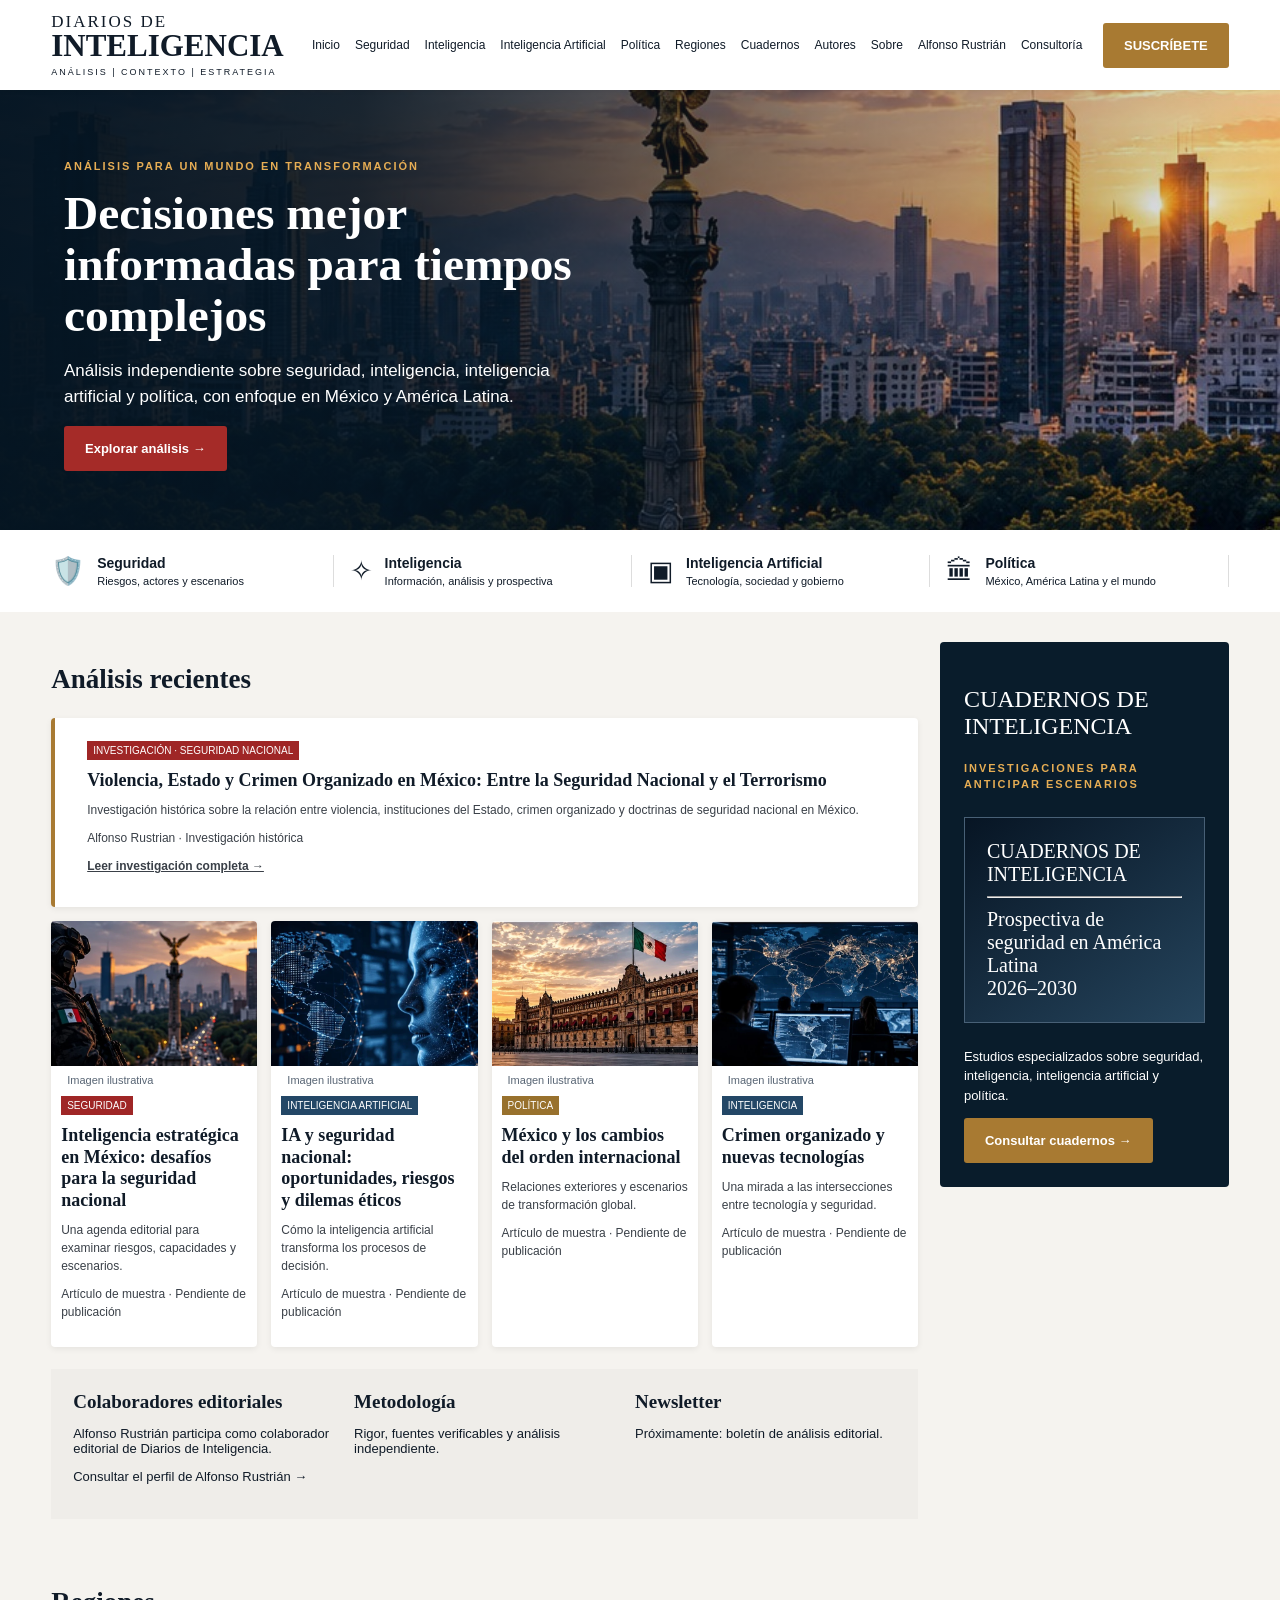
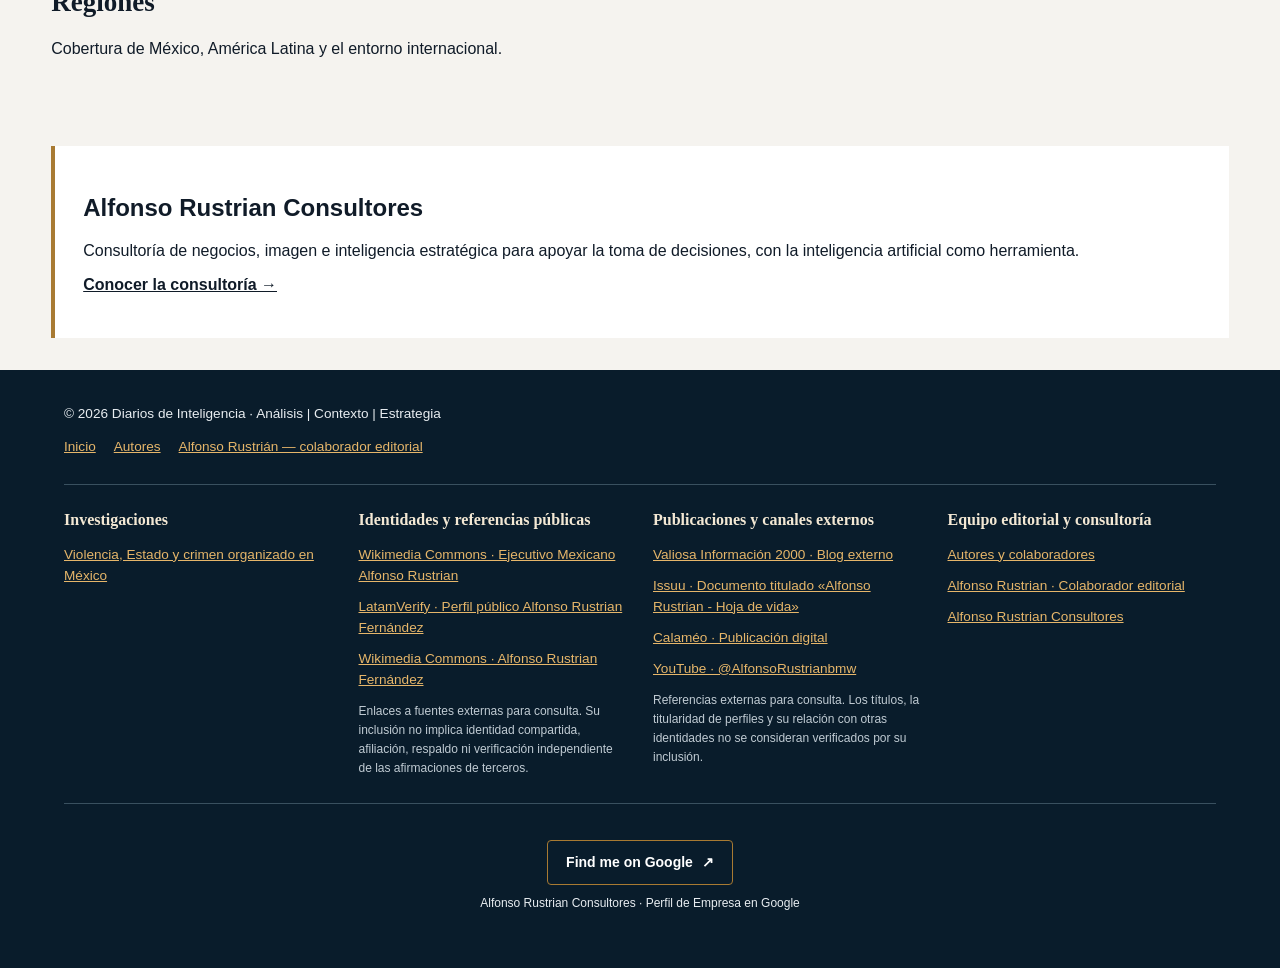
==== commit 1fd3b242: "Agregar blog, documentos y canal audiovisual a recursos externos del footer" ====
--- a/index.html
+++ b/index.html
@@ -367,6 +367,14 @@
      <a href="https://commons.wikimedia.org/wiki/File:Alfonso_Rustrian_Fern%C3%A1ndez.jpg" target="_blank" rel="noopener noreferrer">Wikimedia Commons · Alfonso Rustrian Fernández</a>
      <p class="footer-resource-note">Enlaces a fuentes externas para consulta. Su inclusión no implica identidad compartida, afiliación, respaldo ni verificación independiente de las afirmaciones de terceros.</p>
     </section>
+    <section class="footer-resource-group" aria-labelledby="footer-publications-title">
+     <h2 id="footer-publications-title">Publicaciones y canales externos</h2>
+     <a href="https://valiosainformacion2000.blogspot.com/" target="_blank" rel="noopener noreferrer">Valiosa Información 2000 · Blog externo</a>
+     <a href="https://issuu.com/alfonsorustrian/docs/alfonso_rustrian_-_hoja_de_vida" target="_blank" rel="noopener noreferrer">Issuu · Documento titulado «Alfonso Rustrian - Hoja de vida»</a>
+     <a href="https://www.calameo.com/books/0083258436de61d481ebe" target="_blank" rel="noopener noreferrer">Calaméo · Publicación digital</a>
+     <a href="https://www.youtube.com/@AlfonsoRustrianbmw" target="_blank" rel="noopener noreferrer">YouTube · @AlfonsoRustrianbmw</a>
+     <p class="footer-resource-note">Referencias externas para consulta. Los títulos, la titularidad de perfiles y su relación con otras identidades no se consideran verificados por su inclusión.</p>
+    </section>
     <section class="footer-resource-group" aria-labelledby="footer-team-title">
      <h2 id="footer-team-title">Equipo editorial y consultoría</h2>
      <a href="/autores/">Autores y colaboradores</a>
--- a/styles.css
+++ b/styles.css
@@ -37,3 +37,11 @@
 .articles img.editorial-image{display:block;width:100%;height:145px;object-fit:cover;background:none;}
 .image-caption{display:block;margin:6px 16px;color:#586574;font-size:11px;}
 @media(max-width:700px){.articles img.editorial-image{height:170px;}}
+
+/* Footer: recursos y referencias públicas */
+.site-footer .footer-resources{display:grid;grid-template-columns:repeat(auto-fit,minmax(220px,1fr));gap:26px;margin:26px 0 12px;padding:24px 0;border-top:1px solid #39505f;border-bottom:1px solid #39505f}
+.site-footer .footer-resource-group{min-width:0}
+.site-footer .footer-resource-group h2{color:#f3e8d4;font:700 16px/1.4 Georgia,serif;margin:0 0 12px}
+.site-footer .footer-resource-group a{display:block;overflow-wrap:anywhere;margin:0 0 10px;line-height:1.55}
+.site-footer .footer-resource-note{color:#c0cbd3;font-size:12px;line-height:1.6;margin:12px 0 0}
+@media(max-width:680px){.site-footer .footer-resources{grid-template-columns:1fr;gap:18px}}
